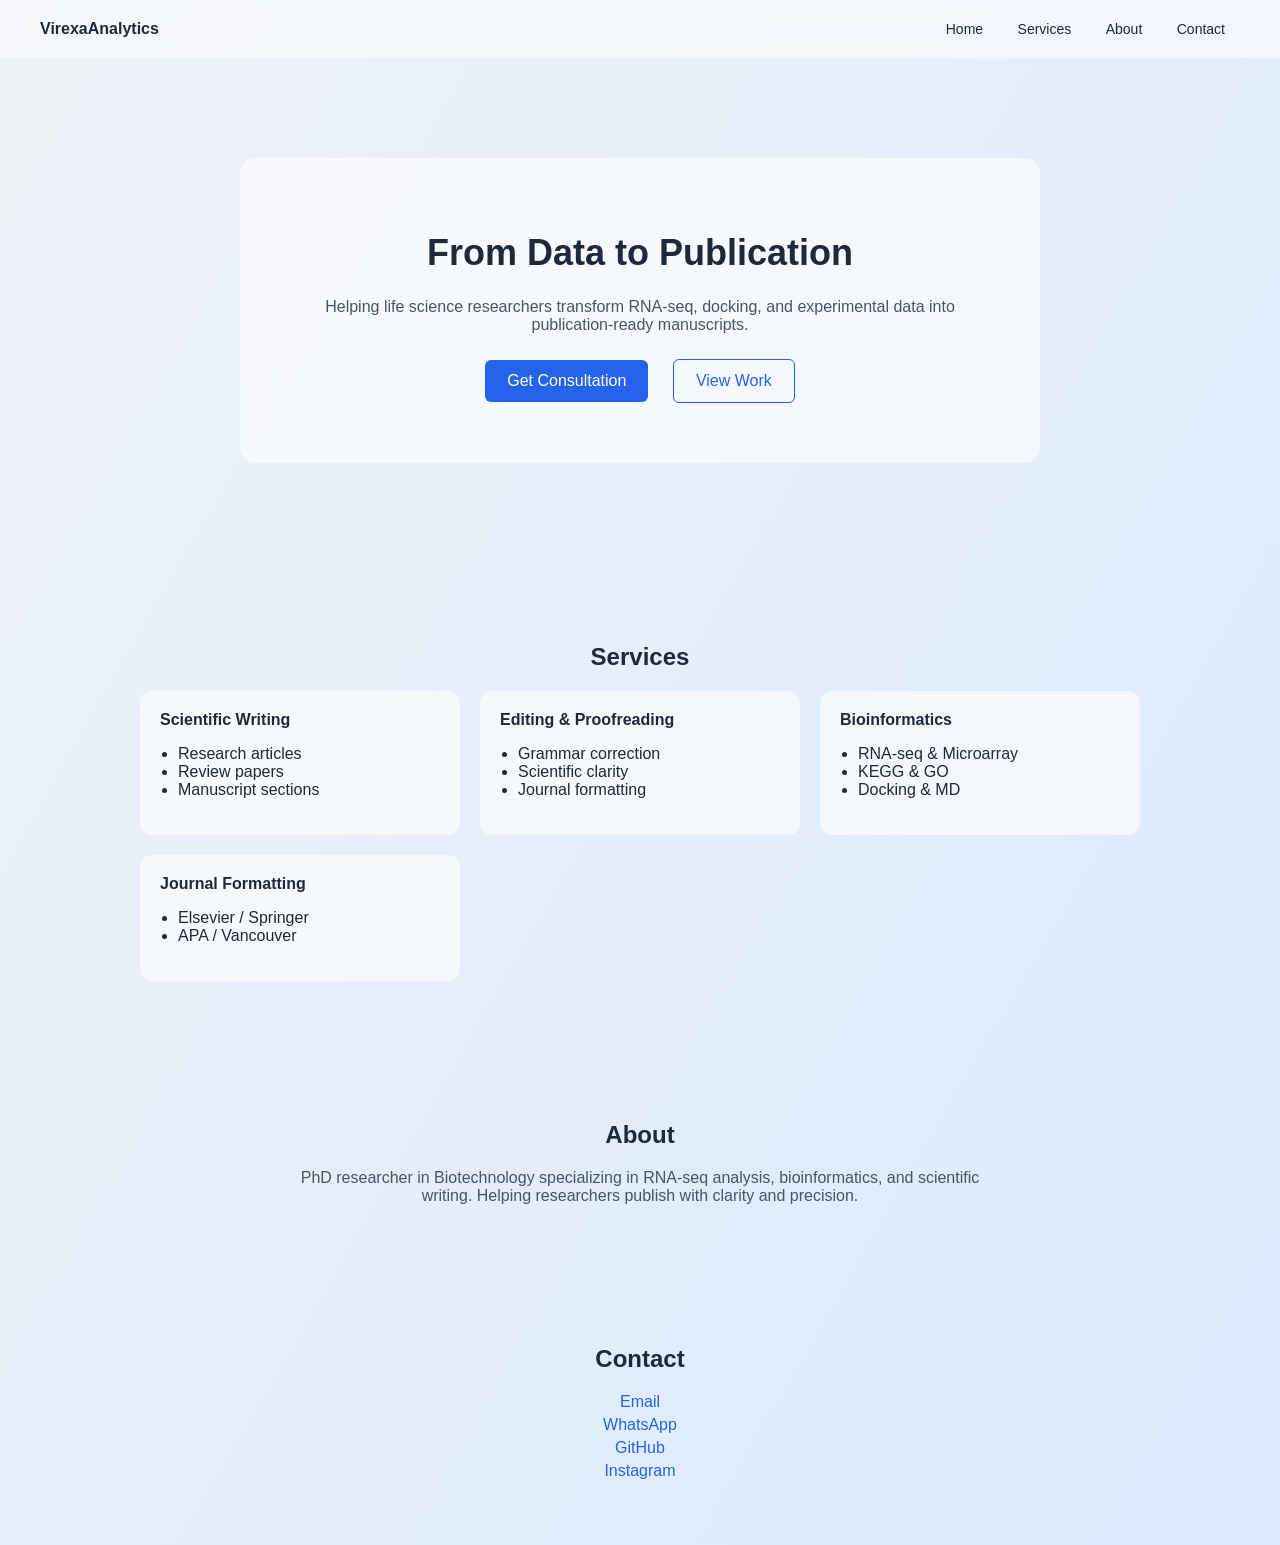
==== index.html @ fcd37c9f "Update index.html" ====
<!DOCTYPE html>
<html>
<head>
    <title>VirexaAnalytics</title>
    <meta name="viewport" content="width=device-width, initial-scale=1.0">

    <style>
        body {
            margin: 0;
            font-family: 'Segoe UI', sans-serif;
            background: linear-gradient(120deg, #eef2f7, #dbeafe);
            color: #1e293b;
        }

        /* NAVBAR */
        .navbar {
            display: flex;
            justify-content: space-between;
            padding: 20px 40px;
            background: rgba(255,255,255,0.5);
            backdrop-filter: blur(10px);
        }

        .nav-links a {
            margin: 0 15px;
            text-decoration: none;
            color: #1e293b;
            font-size: 14px;
        }

        /* HERO */
        .hero {
            text-align: center;
            padding: 100px 20px;
        }

        .hero-box {
            background: rgba(255,255,255,0.6);
            backdrop-filter: blur(15px);
            padding: 50px;
            border-radius: 15px;
            max-width: 700px;
            margin: auto;
        }

        h1 {
            font-size: 36px;
        }

        .subtext {
            margin: 15px 0;
            color: #475569;
        }

        .btn {
            padding: 12px 22px;
            border-radius: 6px;
            text-decoration: none;
            margin: 10px;
            display: inline-block;
        }

        .primary {
            background: #2563eb;
            color: white;
        }

        .secondary {
            border: 1px solid #2563eb;
            color: #2563eb;
        }

        /* SERVICES */
        .section {
            padding: 60px 20px;
            text-align: center;
        }

        .services {
            display: grid;
            grid-template-columns: repeat(auto-fit, minmax(250px,1fr));
            gap: 20px;
            max-width: 1000px;
            margin: auto;
        }

        .card {
            background: rgba(255,255,255,0.6);
            backdrop-filter: blur(10px);
            padding: 20px;
            border-radius: 12px;
            text-align: left;
            transition: 0.3s;
        }

        .card:hover {
            transform: translateY(-5px);
        }

        ul {
            padding-left: 18px;
        }

        /* ABOUT */
        .about {
            max-width: 700px;
            margin: auto;
            color: #475569;
        }

        /* CONTACT */
        .contact a {
            display: block;
            margin: 5px;
            text-decoration: none;
            color: #2563eb;
        }

    </style>
</head>

<body>

<!-- NAVBAR -->
<div class="navbar">
    <b>VirexaAnalytics</b>
    <div class="nav-links">
       <a href="index.html">Home</a>
        <a href="services.html">Services</a>
        <a href="about.html">About</a>
        <a href="contact.html">Contact</a>
    </div>
</div>

<!-- HERO -->
<div class="hero">
    <div class="hero-box">
        <h1>From Data to Publication</h1>

        <p class="subtext">
            Helping life science researchers transform RNA-seq, docking, and experimental data
            into publication-ready manuscripts.
        </p>

        <a href="https://wa.me/91XXXXXXXXXX" class="btn primary">Get Consultation</a>
        <a href="#" class="btn secondary">View Work</a>
    </div>
</div>

<!-- SERVICES -->
<div class="section" id="services">
    <h2>Services</h2>

    <div class="services">

        <div class="card">
            <b>Scientific Writing</b>
            <ul>
                <li>Research articles</li>
                <li>Review papers</li>
                <li>Manuscript sections</li>
            </ul>
        </div>

        <div class="card">
            <b>Editing & Proofreading</b>
            <ul>
                <li>Grammar correction</li>
                <li>Scientific clarity</li>
                <li>Journal formatting</li>
            </ul>
        </div>

        <div class="card">
            <b>Bioinformatics</b>
            <ul>
                <li>RNA-seq & Microarray</li>
                <li>KEGG & GO</li>
                <li>Docking & MD</li>
            </ul>
        </div>

        <div class="card">
            <b>Journal Formatting</b>
            <ul>
                <li>Elsevier / Springer</li>
                <li>APA / Vancouver</li>
            </ul>
        </div>

    </div>
</div>

<!-- ABOUT -->
<div class="section" id="about">
    <h2>About</h2>
    <p class="about">
        PhD researcher in Biotechnology specializing in RNA-seq analysis,
        bioinformatics, and scientific writing. Helping researchers publish
        with clarity and precision.
    </p>
</div>

<!-- CONTACT -->
<div class="section contact" id="contact">
    <h2>Contact</h2>
    <a href="mailto:yourmail@gmail.com">Email</a>
    <a href="https://wa.me/91XXXXXXXXXX">WhatsApp</a>
    <a href="#">GitHub</a>
    <a href="#">Instagram</a>
</div>

</body>
</html>
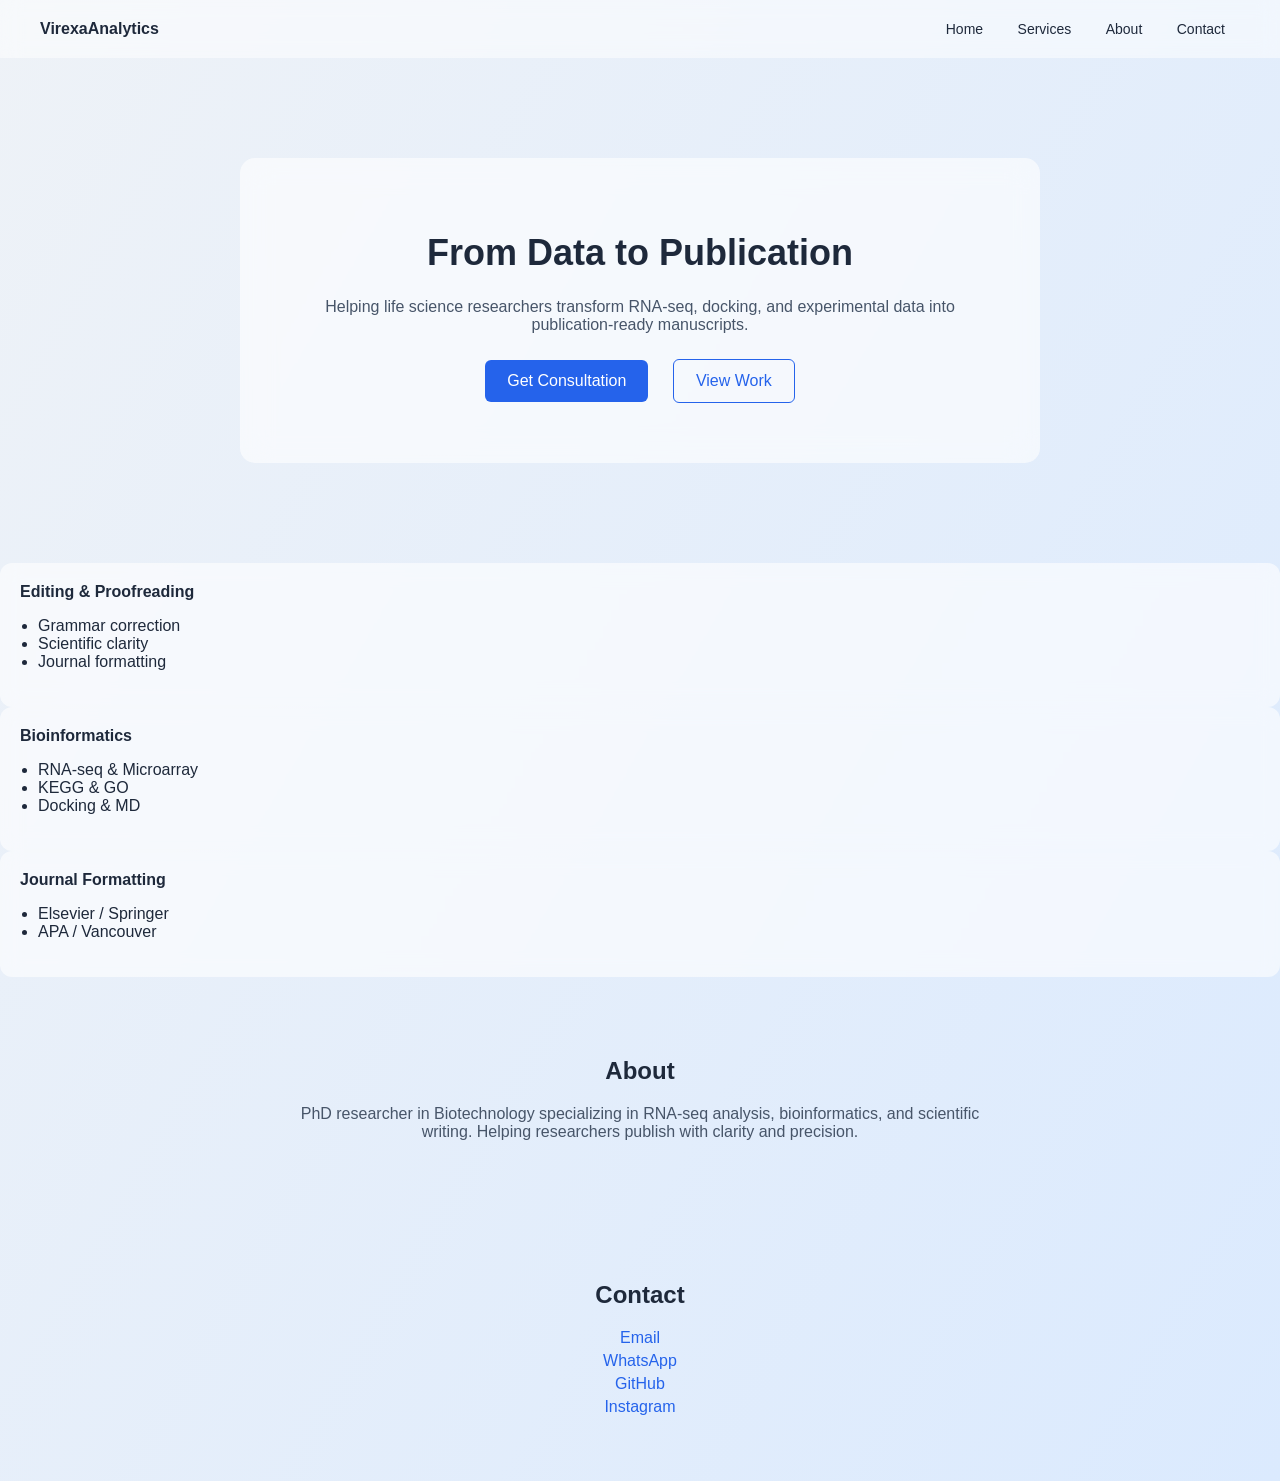
==== commit 89f1ab92: "Update index.html" ====
--- a/index.html
+++ b/index.html
@@ -146,22 +146,6 @@
         <a href="#" class="btn secondary">View Work</a>
     </div>
 </div>
-
-<!-- SERVICES -->
-<div class="section" id="services">
-    <h2>Services</h2>
-
-    <div class="services">
-
-        <div class="card">
-            <b>Scientific Writing</b>
-            <ul>
-                <li>Research articles</li>
-                <li>Review papers</li>
-                <li>Manuscript sections</li>
-            </ul>
-        </div>
-
         <div class="card">
             <b>Editing & Proofreading</b>
             <ul>
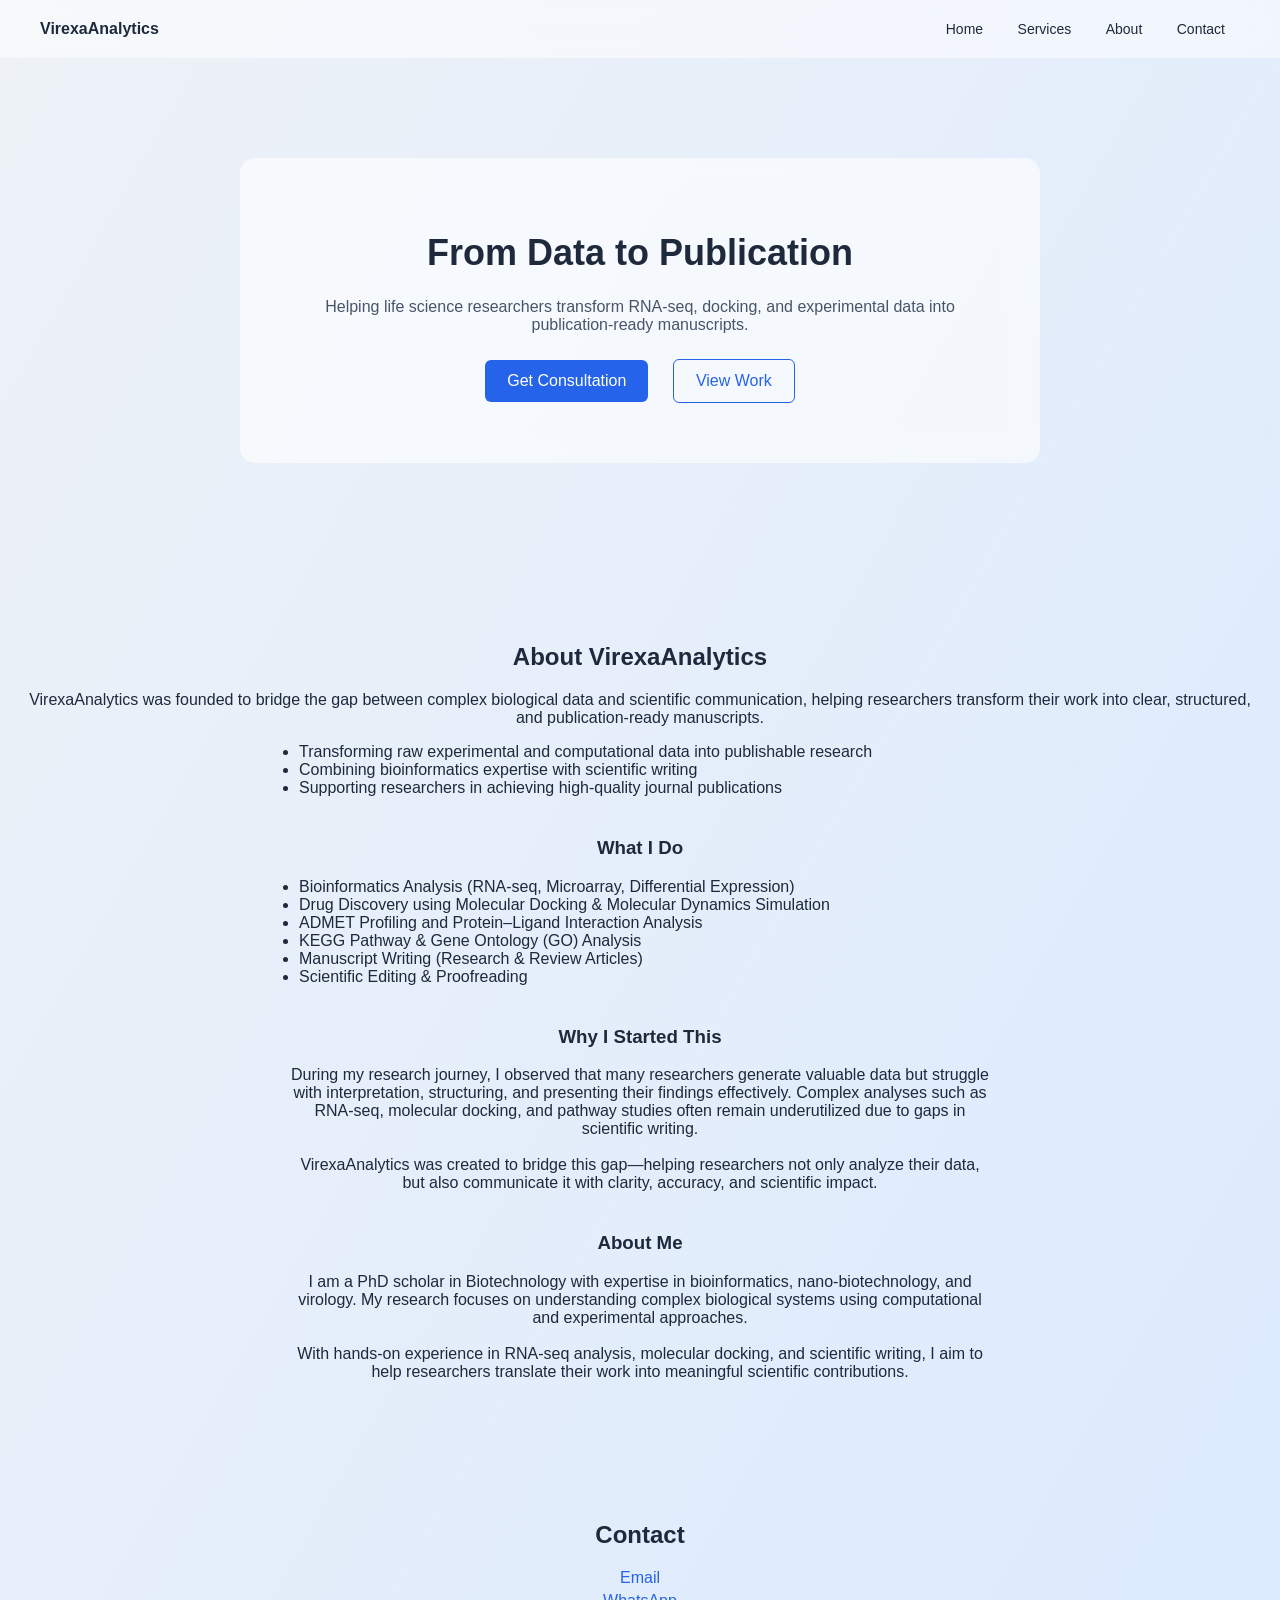
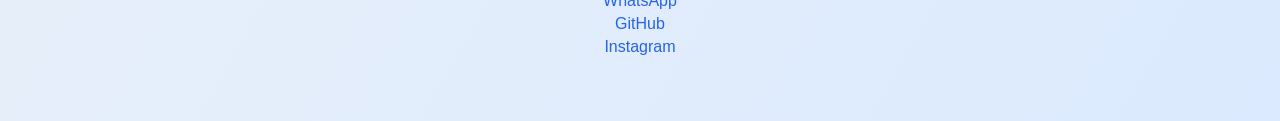
==== commit ae56f2ab: "Update index.html" ====
--- a/index.html
+++ b/index.html
@@ -146,43 +146,62 @@
         <a href="#" class="btn secondary">View Work</a>
     </div>
 </div>
-        <div class="card">
-            <b>Editing & Proofreading</b>
-            <ul>
-                <li>Grammar correction</li>
-                <li>Scientific clarity</li>
-                <li>Journal formatting</li>
-            </ul>
-        </div>
-
-        <div class="card">
-            <b>Bioinformatics</b>
-            <ul>
-                <li>RNA-seq & Microarray</li>
-                <li>KEGG & GO</li>
-                <li>Docking & MD</li>
-            </ul>
-        </div>
-
-        <div class="card">
-            <b>Journal Formatting</b>
-            <ul>
-                <li>Elsevier / Springer</li>
-                <li>APA / Vancouver</li>
-            </ul>
-        </div>
-
-    </div>
-</div>
 
 <!-- ABOUT -->
 <div class="section" id="about">
-    <h2>About</h2>
-    <p class="about">
-        PhD researcher in Biotechnology specializing in RNA-seq analysis,
-        bioinformatics, and scientific writing. Helping researchers publish
-        with clarity and precision.
+
+    <h2>About VirexaAnalytics</h2>
+
+    <p>
+        VirexaAnalytics was founded to bridge the gap between complex biological data
+        and scientific communication, helping researchers transform their work into
+        clear, structured, and publication-ready manuscripts.
     </p>
+
+    <ul style="text-align:left; max-width:700px; margin:auto;">
+        <li>Transforming raw experimental and computational data into publishable research</li>
+        <li>Combining bioinformatics expertise with scientific writing</li>
+        <li>Supporting researchers in achieving high-quality journal publications</li>
+    </ul>
+
+    <!-- WHAT I DO -->
+    <h3 style="margin-top:40px;">What I Do</h3>
+
+    <ul style="text-align:left; max-width:700px; margin:auto;">
+        <li>Bioinformatics Analysis (RNA-seq, Microarray, Differential Expression)</li>
+        <li>Drug Discovery using Molecular Docking & Molecular Dynamics Simulation</li>
+        <li>ADMET Profiling and Protein–Ligand Interaction Analysis</li>
+        <li>KEGG Pathway & Gene Ontology (GO) Analysis</li>
+        <li>Manuscript Writing (Research & Review Articles)</li>
+        <li>Scientific Editing & Proofreading</li>
+    </ul>
+
+    <!-- WHY I STARTED -->
+    <h3 style="margin-top:40px;">Why I Started This</h3>
+
+    <p style="max-width:700px; margin:auto;">
+        During my research journey, I observed that many researchers generate valuable data
+        but struggle with interpretation, structuring, and presenting their findings effectively.
+        Complex analyses such as RNA-seq, molecular docking, and pathway studies often remain
+        underutilized due to gaps in scientific writing.
+        <br><br>
+        VirexaAnalytics was created to bridge this gap—helping researchers not only analyze their data,
+        but also communicate it with clarity, accuracy, and scientific impact.
+    </p>
+
+    <!-- ABOUT ME -->
+    <h3 style="margin-top:40px;">About Me</h3>
+
+    <p style="max-width:700px; margin:auto;">
+        I am a PhD scholar in Biotechnology with expertise in bioinformatics,
+        nano-biotechnology, and virology. My research focuses on understanding complex
+        biological systems using computational and experimental approaches.
+        <br><br>
+        With hands-on experience in RNA-seq analysis, molecular docking, and
+        scientific writing, I aim to help researchers translate their work into
+        meaningful scientific contributions.
+    </p>
+
 </div>
 
 <!-- CONTACT -->
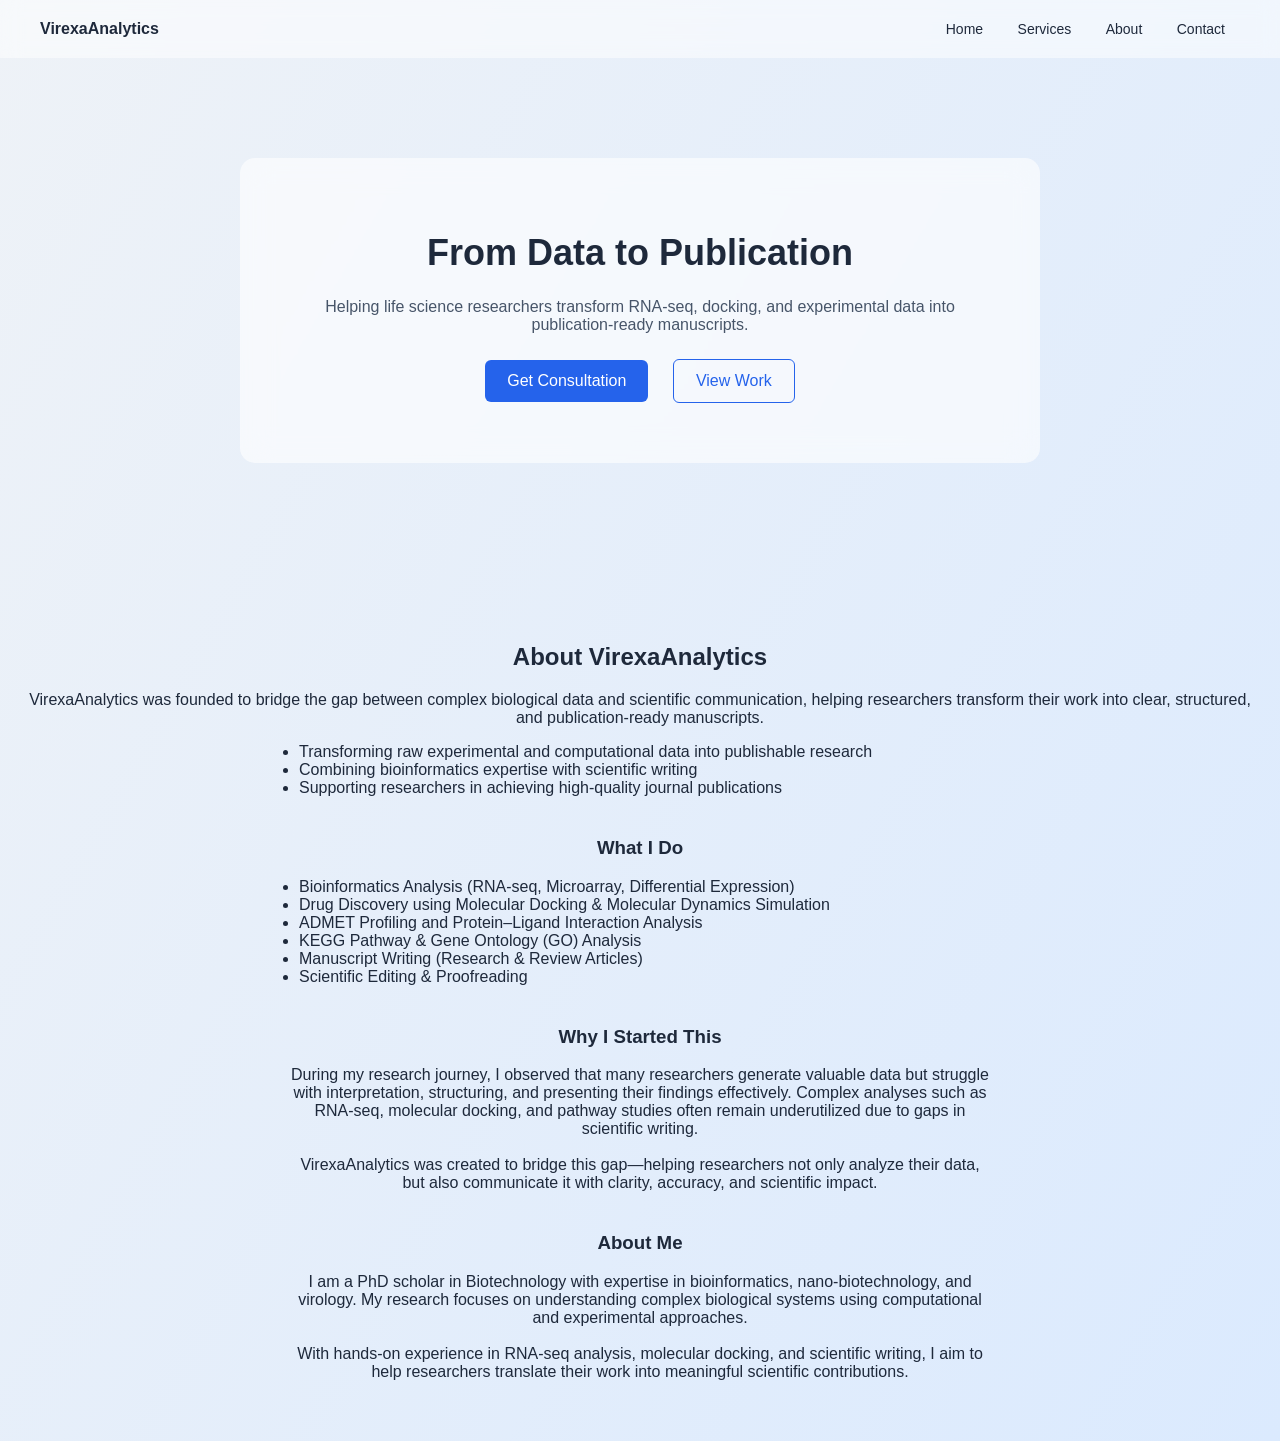
==== commit 65243905: "Update index.html" ====
--- a/index.html
+++ b/index.html
@@ -203,15 +203,3 @@
     </p>
 
 </div>
-
-<!-- CONTACT -->
-<div class="section contact" id="contact">
-    <h2>Contact</h2>
-    <a href="mailto:yourmail@gmail.com">Email</a>
-    <a href="https://wa.me/91XXXXXXXXXX">WhatsApp</a>
-    <a href="#">GitHub</a>
-    <a href="#">Instagram</a>
-</div>
-
-</body>
-</html>
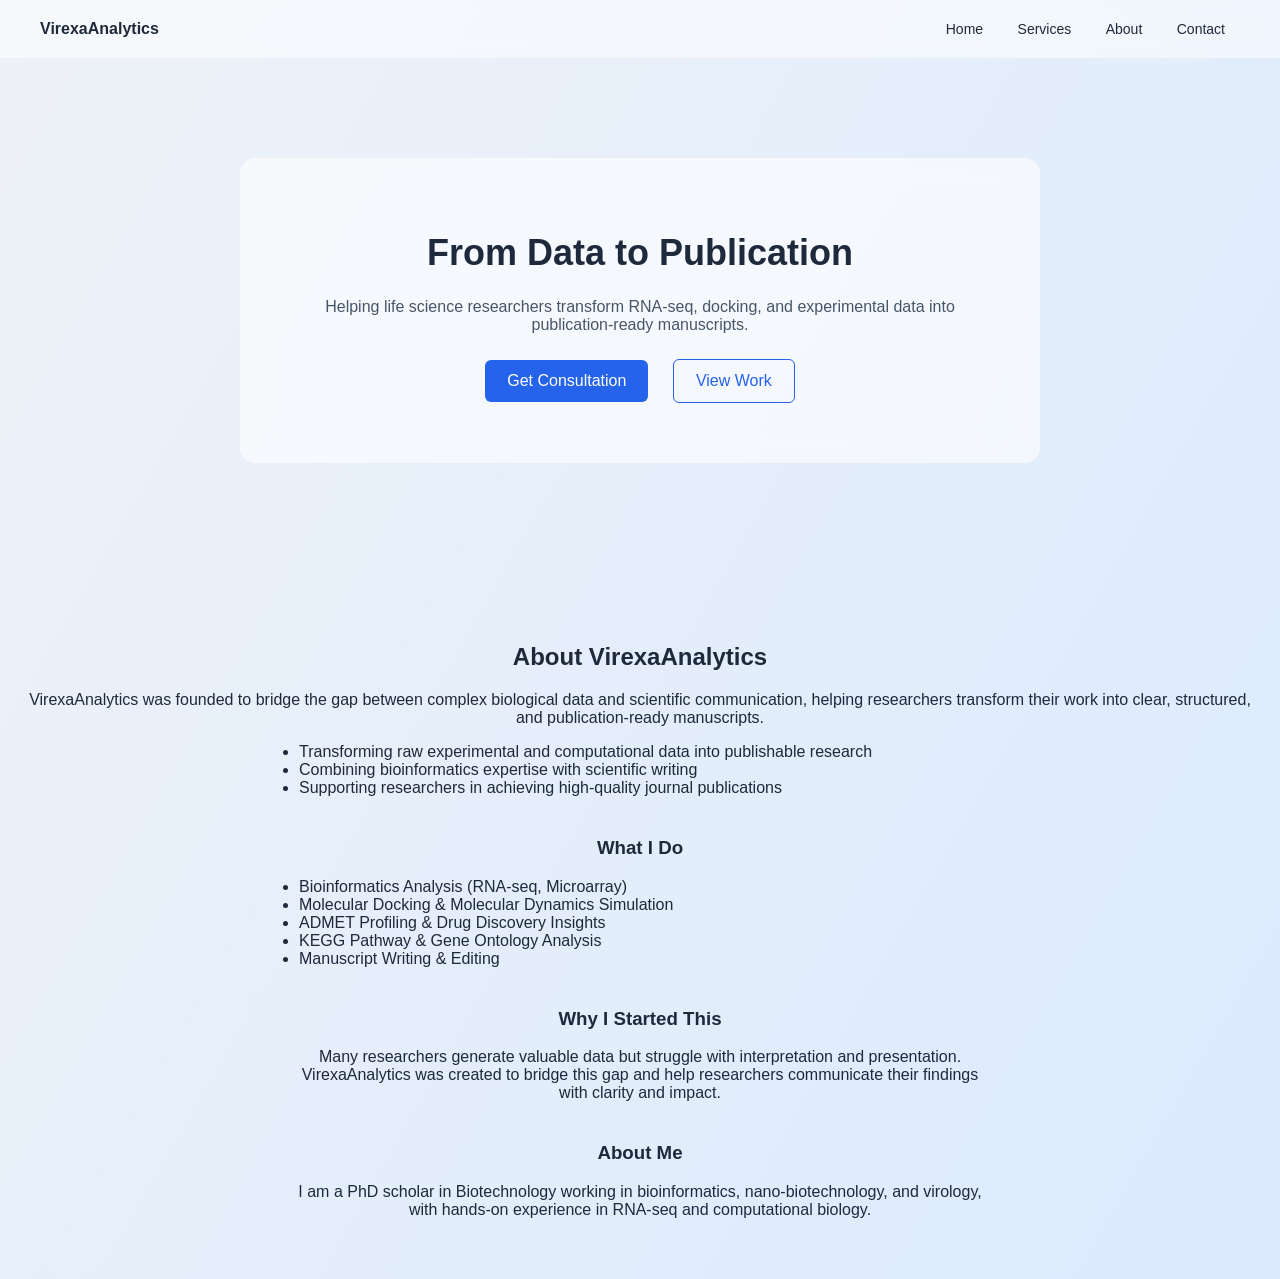
==== commit 688951c7: "Update index.html" ====
--- a/index.html
+++ b/index.html
@@ -70,31 +70,10 @@
             color: #2563eb;
         }
 
-        /* SERVICES */
+        /* SECTION */
         .section {
             padding: 60px 20px;
             text-align: center;
-        }
-
-        .services {
-            display: grid;
-            grid-template-columns: repeat(auto-fit, minmax(250px,1fr));
-            gap: 20px;
-            max-width: 1000px;
-            margin: auto;
-        }
-
-        .card {
-            background: rgba(255,255,255,0.6);
-            backdrop-filter: blur(10px);
-            padding: 20px;
-            border-radius: 12px;
-            text-align: left;
-            transition: 0.3s;
-        }
-
-        .card:hover {
-            transform: translateY(-5px);
         }
 
         ul {
@@ -116,6 +95,66 @@
             color: #2563eb;
         }
 
+        /* ================= MOBILE RESPONSIVE ================= */
+        @media (max-width: 768px) {
+
+            /* NAVBAR STACK */
+            .navbar {
+                flex-direction: column;
+                align-items: center;
+                padding: 15px;
+                text-align: center;
+            }
+
+            .nav-links {
+                margin-top: 10px;
+            }
+
+            .nav-links a {
+                display: inline-block;
+                margin: 8px;
+                font-size: 14px;
+            }
+
+            /* HERO */
+            .hero {
+                padding: 60px 15px;
+            }
+
+            .hero-box {
+                padding: 25px;
+            }
+
+            h1 {
+                font-size: 26px;
+            }
+
+            .subtext {
+                font-size: 14px;
+            }
+
+            /* BUTTON STACK */
+            .btn {
+                display: block;
+                width: 90%;
+                margin: 10px auto;
+                text-align: center;
+            }
+
+            /* ABOUT TEXT */
+            .section {
+                padding: 40px 15px;
+            }
+
+            ul {
+                padding-left: 15px;
+            }
+
+            .about, p {
+                font-size: 14px;
+            }
+        }
+
     </style>
 </head>
 
@@ -125,7 +164,7 @@
 <div class="navbar">
     <b>VirexaAnalytics</b>
     <div class="nav-links">
-       <a href="index.html">Home</a>
+        <a href="index.html">Home</a>
         <a href="services.html">Services</a>
         <a href="about.html">About</a>
         <a href="contact.html">Contact</a>
@@ -164,42 +203,32 @@
         <li>Supporting researchers in achieving high-quality journal publications</li>
     </ul>
 
-    <!-- WHAT I DO -->
     <h3 style="margin-top:40px;">What I Do</h3>
 
     <ul style="text-align:left; max-width:700px; margin:auto;">
-        <li>Bioinformatics Analysis (RNA-seq, Microarray, Differential Expression)</li>
-        <li>Drug Discovery using Molecular Docking & Molecular Dynamics Simulation</li>
-        <li>ADMET Profiling and Protein–Ligand Interaction Analysis</li>
-        <li>KEGG Pathway & Gene Ontology (GO) Analysis</li>
-        <li>Manuscript Writing (Research & Review Articles)</li>
-        <li>Scientific Editing & Proofreading</li>
+        <li>Bioinformatics Analysis (RNA-seq, Microarray)</li>
+        <li>Molecular Docking & Molecular Dynamics Simulation</li>
+        <li>ADMET Profiling & Drug Discovery Insights</li>
+        <li>KEGG Pathway & Gene Ontology Analysis</li>
+        <li>Manuscript Writing & Editing</li>
     </ul>
 
-    <!-- WHY I STARTED -->
     <h3 style="margin-top:40px;">Why I Started This</h3>
 
     <p style="max-width:700px; margin:auto;">
-        During my research journey, I observed that many researchers generate valuable data
-        but struggle with interpretation, structuring, and presenting their findings effectively.
-        Complex analyses such as RNA-seq, molecular docking, and pathway studies often remain
-        underutilized due to gaps in scientific writing.
-        <br><br>
-        VirexaAnalytics was created to bridge this gap—helping researchers not only analyze their data,
-        but also communicate it with clarity, accuracy, and scientific impact.
+        Many researchers generate valuable data but struggle with interpretation and presentation.
+        VirexaAnalytics was created to bridge this gap and help researchers communicate their findings
+        with clarity and impact.
     </p>
 
-    <!-- ABOUT ME -->
     <h3 style="margin-top:40px;">About Me</h3>
 
     <p style="max-width:700px; margin:auto;">
-        I am a PhD scholar in Biotechnology with expertise in bioinformatics,
-        nano-biotechnology, and virology. My research focuses on understanding complex
-        biological systems using computational and experimental approaches.
-        <br><br>
-        With hands-on experience in RNA-seq analysis, molecular docking, and
-        scientific writing, I aim to help researchers translate their work into
-        meaningful scientific contributions.
+        I am a PhD scholar in Biotechnology working in bioinformatics, nano-biotechnology,
+        and virology, with hands-on experience in RNA-seq and computational biology.
     </p>
 
 </div>
+
+</body>
+</html>
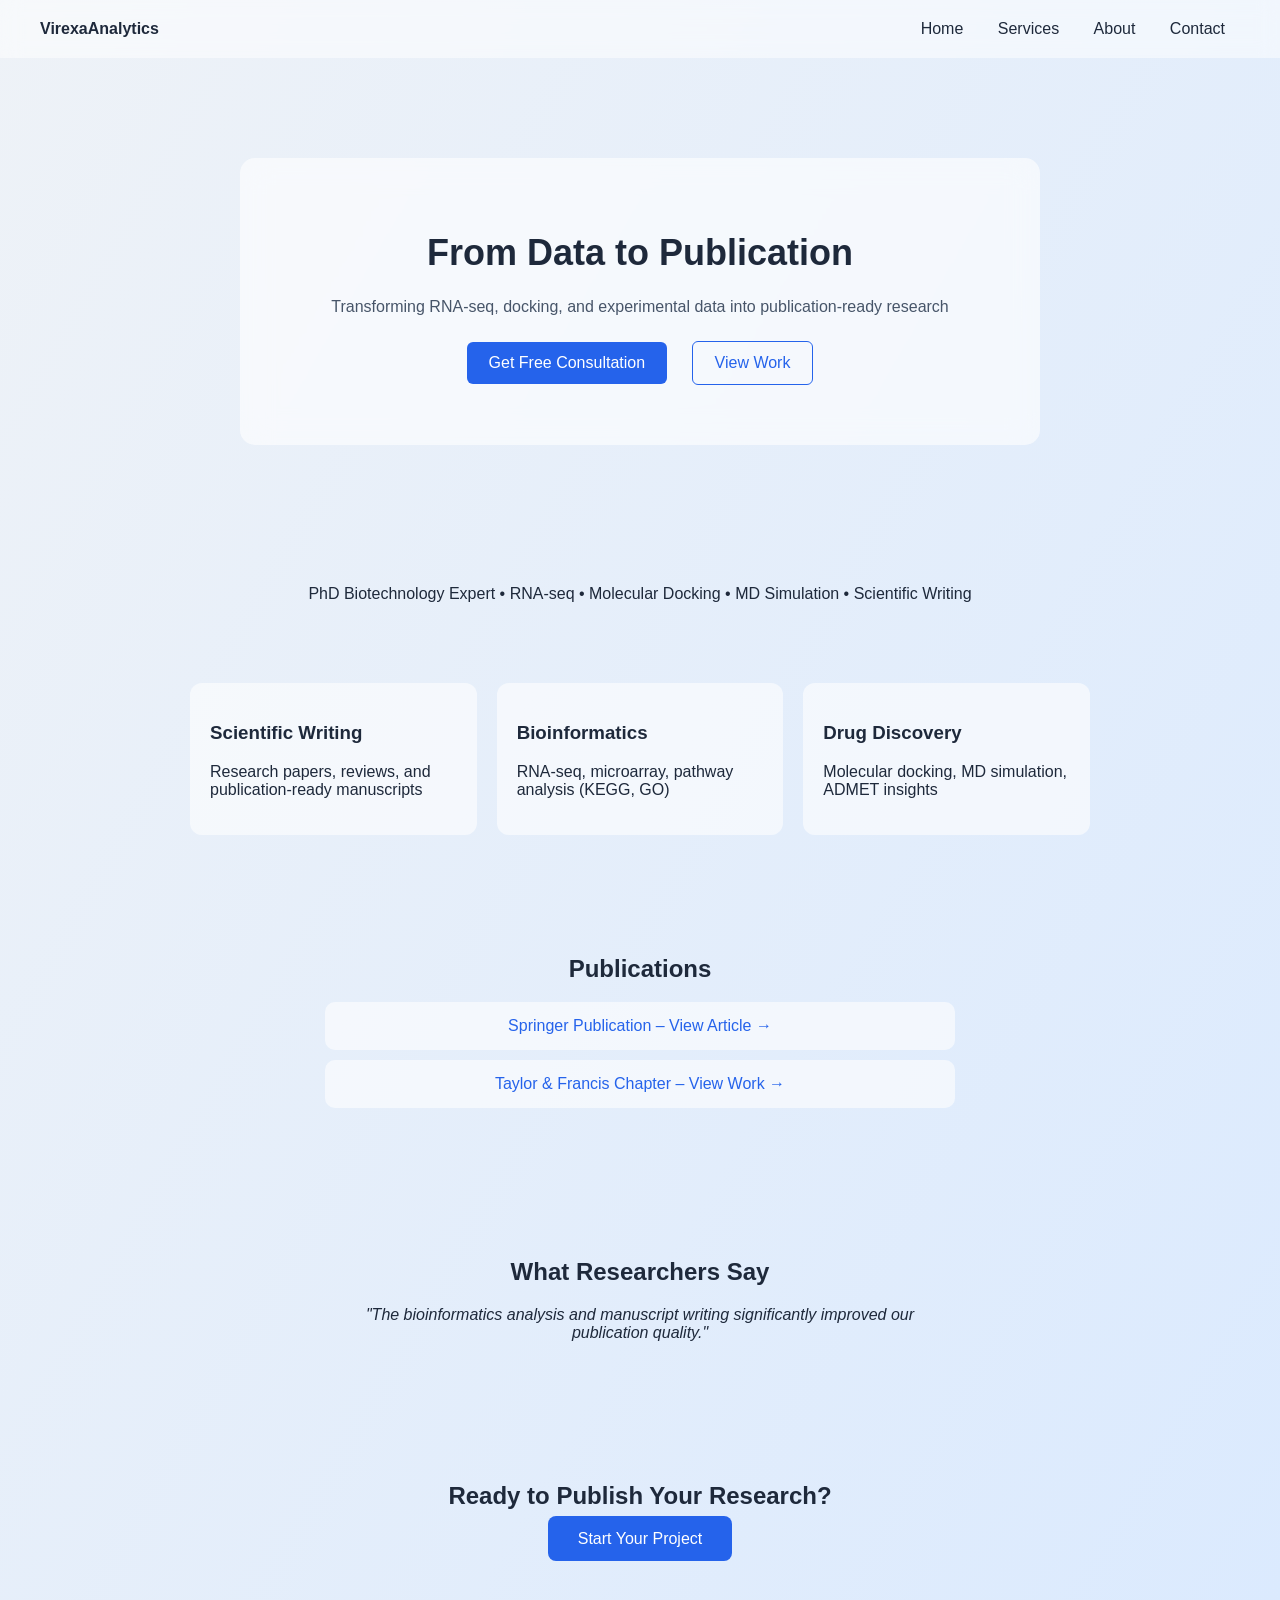
==== commit 43ef513c: "Update index.html" ====
--- a/index.html
+++ b/index.html
@@ -1,232 +1,259 @@
 <!DOCTYPE html>
 <html>
 <head>
-    <title>VirexaAnalytics</title>
-    <meta name="viewport" content="width=device-width, initial-scale=1.0">
-
-    <style>
-        body {
-            margin: 0;
-            font-family: 'Segoe UI', sans-serif;
-            background: linear-gradient(120deg, #eef2f7, #dbeafe);
-            color: #1e293b;
-        }
-
-        /* NAVBAR */
-        .navbar {
-            display: flex;
-            justify-content: space-between;
-            padding: 20px 40px;
-            background: rgba(255,255,255,0.5);
-            backdrop-filter: blur(10px);
-        }
-
-        .nav-links a {
-            margin: 0 15px;
-            text-decoration: none;
-            color: #1e293b;
-            font-size: 14px;
-        }
-
-        /* HERO */
-        .hero {
-            text-align: center;
-            padding: 100px 20px;
-        }
-
-        .hero-box {
-            background: rgba(255,255,255,0.6);
-            backdrop-filter: blur(15px);
-            padding: 50px;
-            border-radius: 15px;
-            max-width: 700px;
-            margin: auto;
-        }
-
-        h1 {
-            font-size: 36px;
-        }
-
-        .subtext {
-            margin: 15px 0;
-            color: #475569;
-        }
-
-        .btn {
-            padding: 12px 22px;
-            border-radius: 6px;
-            text-decoration: none;
-            margin: 10px;
-            display: inline-block;
-        }
-
-        .primary {
-            background: #2563eb;
-            color: white;
-        }
-
-        .secondary {
-            border: 1px solid #2563eb;
-            color: #2563eb;
-        }
-
-        /* SECTION */
-        .section {
-            padding: 60px 20px;
-            text-align: center;
-        }
-
-        ul {
-            padding-left: 18px;
-        }
-
-        /* ABOUT */
-        .about {
-            max-width: 700px;
-            margin: auto;
-            color: #475569;
-        }
-
-        /* CONTACT */
-        .contact a {
-            display: block;
-            margin: 5px;
-            text-decoration: none;
-            color: #2563eb;
-        }
-
-        /* ================= MOBILE RESPONSIVE ================= */
-        @media (max-width: 768px) {
-
-            /* NAVBAR STACK */
-            .navbar {
-                flex-direction: column;
-                align-items: center;
-                padding: 15px;
-                text-align: center;
-            }
-
-            .nav-links {
-                margin-top: 10px;
-            }
-
-            .nav-links a {
-                display: inline-block;
-                margin: 8px;
-                font-size: 14px;
-            }
-
-            /* HERO */
-            .hero {
-                padding: 60px 15px;
-            }
-
-            .hero-box {
-                padding: 25px;
-            }
-
-            h1 {
-                font-size: 26px;
-            }
-
-            .subtext {
-                font-size: 14px;
-            }
-
-            /* BUTTON STACK */
-            .btn {
-                display: block;
-                width: 90%;
-                margin: 10px auto;
-                text-align: center;
-            }
-
-            /* ABOUT TEXT */
-            .section {
-                padding: 40px 15px;
-            }
-
-            ul {
-                padding-left: 15px;
-            }
-
-            .about, p {
-                font-size: 14px;
-            }
-        }
-
-    </style>
+<title>VirexaAnalytics</title>
+<meta name="viewport" content="width=device-width, initial-scale=1.0">
+
+<style>
+body {
+    margin: 0;
+    font-family: 'Segoe UI', sans-serif;
+    background: linear-gradient(120deg, #eef2f7, #dbeafe);
+    color: #1e293b;
+}
+
+/* NAVBAR */
+.navbar {
+    display: flex;
+    justify-content: space-between;
+    padding: 20px 40px;
+    background: rgba(255,255,255,0.5);
+    backdrop-filter: blur(10px);
+}
+
+.nav-links a {
+    margin: 0 15px;
+    text-decoration: none;
+    color: #1e293b;
+}
+
+/* HERO */
+.hero {
+    text-align: center;
+    padding: 100px 20px;
+}
+
+.hero-box {
+    background: rgba(255,255,255,0.6);
+    backdrop-filter: blur(15px);
+    padding: 50px;
+    border-radius: 15px;
+    max-width: 700px;
+    margin: auto;
+}
+
+h1 {
+    font-size: 36px;
+}
+
+.subtext {
+    margin: 15px 0;
+    color: #475569;
+}
+
+.btn {
+    padding: 12px 22px;
+    border-radius: 6px;
+    text-decoration: none;
+    margin: 10px;
+    display: inline-block;
+}
+
+.primary {
+    background: #2563eb;
+    color: white;
+}
+
+.secondary {
+    border: 1px solid #2563eb;
+    color: #2563eb;
+}
+
+/* TRUST SECTION */
+.trust {
+    text-align: center;
+    padding: 40px 20px;
+    font-weight: 500;
+}
+
+/* SERVICES PREVIEW */
+.services {
+    display: grid;
+    grid-template-columns: repeat(auto-fit, minmax(250px,1fr));
+    gap: 20px;
+    padding: 40px 20px;
+    max-width: 900px;
+    margin: auto;
+}
+
+.card {
+    background: rgba(255,255,255,0.6);
+    padding: 20px;
+    border-radius: 12px;
+    text-align: left;
+}
+
+/* PUBLICATIONS */
+.publications {
+    padding: 60px 20px;
+    text-align: center;
+}
+
+.pub-card {
+    background: rgba(255,255,255,0.6);
+    padding: 15px;
+    border-radius: 10px;
+    margin: 10px auto;
+    max-width: 600px;
+}
+
+.pub-card a {
+    text-decoration: none;
+    color: #2563eb;
+}
+
+/* TESTIMONIALS */
+.testimonials {
+    padding: 60px 20px;
+    text-align: center;
+}
+
+.testimonial {
+    max-width: 600px;
+    margin: auto;
+    font-style: italic;
+}
+
+/* CTA */
+.cta {
+    text-align: center;
+    padding: 60px 20px;
+}
+
+.cta-btn {
+    padding: 14px 30px;
+    background: #2563eb;
+    color: white;
+    text-decoration: none;
+    border-radius: 8px;
+}
+
+/* MOBILE */
+@media (max-width: 768px) {
+    .navbar {
+        flex-direction: column;
+        text-align: center;
+    }
+
+    .hero {
+        padding: 60px 15px;
+    }
+
+    h1 {
+        font-size: 26px;
+    }
+
+    .btn {
+        display: block;
+        width: 90%;
+        margin: 10px auto;
+    }
+}
+</style>
 </head>
 
 <body>
 
 <!-- NAVBAR -->
 <div class="navbar">
-    <b>VirexaAnalytics</b>
-    <div class="nav-links">
-        <a href="index.html">Home</a>
-        <a href="services.html">Services</a>
-        <a href="about.html">About</a>
-        <a href="contact.html">Contact</a>
-    </div>
+<b>VirexaAnalytics</b>
+<div class="nav-links">
+<a href="index.html">Home</a>
+<a href="services.html">Services</a>
+<a href="about.html">About</a>
+<a href="contact.html">Contact</a>
+</div>
 </div>
 
 <!-- HERO -->
 <div class="hero">
-    <div class="hero-box">
-        <h1>From Data to Publication</h1>
-
-        <p class="subtext">
-            Helping life science researchers transform RNA-seq, docking, and experimental data
-            into publication-ready manuscripts.
-        </p>
-
-        <a href="https://wa.me/91XXXXXXXXXX" class="btn primary">Get Consultation</a>
-        <a href="#" class="btn secondary">View Work</a>
-    </div>
-</div>
-
-<!-- ABOUT -->
-<div class="section" id="about">
-
-    <h2>About VirexaAnalytics</h2>
-
-    <p>
-        VirexaAnalytics was founded to bridge the gap between complex biological data
-        and scientific communication, helping researchers transform their work into
-        clear, structured, and publication-ready manuscripts.
-    </p>
-
-    <ul style="text-align:left; max-width:700px; margin:auto;">
-        <li>Transforming raw experimental and computational data into publishable research</li>
-        <li>Combining bioinformatics expertise with scientific writing</li>
-        <li>Supporting researchers in achieving high-quality journal publications</li>
-    </ul>
-
-    <h3 style="margin-top:40px;">What I Do</h3>
-
-    <ul style="text-align:left; max-width:700px; margin:auto;">
-        <li>Bioinformatics Analysis (RNA-seq, Microarray)</li>
-        <li>Molecular Docking & Molecular Dynamics Simulation</li>
-        <li>ADMET Profiling & Drug Discovery Insights</li>
-        <li>KEGG Pathway & Gene Ontology Analysis</li>
-        <li>Manuscript Writing & Editing</li>
-    </ul>
-
-    <h3 style="margin-top:40px;">Why I Started This</h3>
-
-    <p style="max-width:700px; margin:auto;">
-        Many researchers generate valuable data but struggle with interpretation and presentation.
-        VirexaAnalytics was created to bridge this gap and help researchers communicate their findings
-        with clarity and impact.
-    </p>
-
-    <h3 style="margin-top:40px;">About Me</h3>
-
-    <p style="max-width:700px; margin:auto;">
-        I am a PhD scholar in Biotechnology working in bioinformatics, nano-biotechnology,
-        and virology, with hands-on experience in RNA-seq and computational biology.
-    </p>
+<div class="hero-box">
+
+<h1>From Data to Publication</h1>
+
+<p class="subtext">
+Transforming RNA-seq, docking, and experimental data into publication-ready research
+</p>
+
+<a href="https://wa.me/919148044376" class="btn primary">Get Free Consultation</a>
+<a href="#publications" class="btn secondary">View Work</a>
+
+</div>
+</div>
+
+<!-- TRUST -->
+<div class="trust">
+PhD Biotechnology Expert • RNA-seq • Molecular Docking • MD Simulation • Scientific Writing
+</div>
+
+<!-- SERVICES PREVIEW -->
+<div class="services">
+
+<div class="card">
+<h3>Scientific Writing</h3>
+<p>Research papers, reviews, and publication-ready manuscripts</p>
+</div>
+
+<div class="card">
+<h3>Bioinformatics</h3>
+<p>RNA-seq, microarray, pathway analysis (KEGG, GO)</p>
+</div>
+
+<div class="card">
+<h3>Drug Discovery</h3>
+<p>Molecular docking, MD simulation, ADMET insights</p>
+</div>
+
+</div>
+
+<!-- PUBLICATIONS (CONNECTED TO VIEW WORK BUTTON) -->
+<div class="publications" id="publications">
+
+<h2>Publications</h2>
+
+<div class="pub-card">
+<a href="https://link.springer.com/article/10.1007/s13721-025-00670-7" target="_blank">
+Springer Publication – View Article →
+</a>
+</div>
+
+<div class="pub-card">
+<a href="https://www.taylorfrancis.com/chapters/edit/10.1201/9781003387893-2/obsessive-compulsive-disorder-vishal-chanda-senthilkumar-rajagopal-yuvashree-muralidaran" target="_blank">
+Taylor & Francis Chapter – View Work →
+</a>
+</div>
+
+</div>
+
+<!-- TESTIMONIAL -->
+<div class="testimonials">
+
+<h2>What Researchers Say</h2>
+
+<p class="testimonial">
+"The bioinformatics analysis and manuscript writing significantly improved our publication quality."
+</p>
+
+</div>
+
+<!-- CTA -->
+<div class="cta">
+
+<h2>Ready to Publish Your Research?</h2>
+
+<a href="https://wa.me/919148044376" class="cta-btn">
+Start Your Project
+</a>
 
 </div>
 
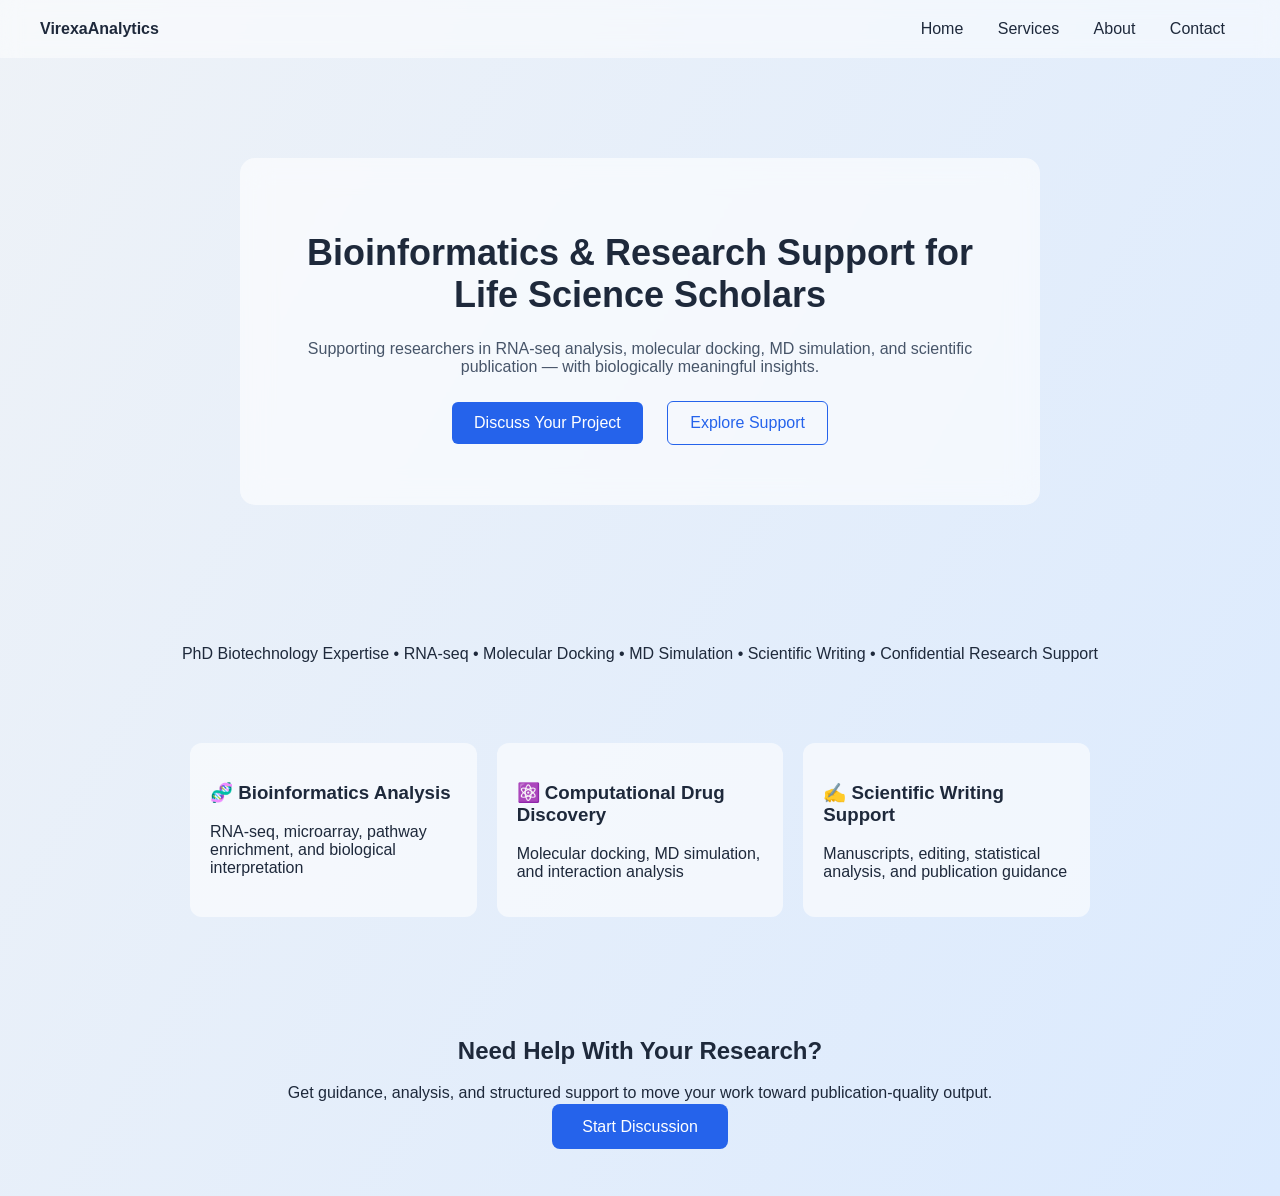
==== commit eb148d06: "Update index.html" ====
--- a/index.html
+++ b/index.html
@@ -69,14 +69,14 @@
     color: #2563eb;
 }
 
-/* TRUST SECTION */
+/* TRUST */
 .trust {
     text-align: center;
     padding: 40px 20px;
     font-weight: 500;
 }
 
-/* SERVICES PREVIEW */
+/* SERVICES */
 .services {
     display: grid;
     grid-template-columns: repeat(auto-fit, minmax(250px,1fr));
@@ -90,38 +90,6 @@
     background: rgba(255,255,255,0.6);
     padding: 20px;
     border-radius: 12px;
-    text-align: left;
-}
-
-/* PUBLICATIONS */
-.publications {
-    padding: 60px 20px;
-    text-align: center;
-}
-
-.pub-card {
-    background: rgba(255,255,255,0.6);
-    padding: 15px;
-    border-radius: 10px;
-    margin: 10px auto;
-    max-width: 600px;
-}
-
-.pub-card a {
-    text-decoration: none;
-    color: #2563eb;
-}
-
-/* TESTIMONIALS */
-.testimonials {
-    padding: 60px 20px;
-    text-align: center;
-}
-
-.testimonial {
-    max-width: 600px;
-    margin: auto;
-    font-style: italic;
 }
 
 /* CTA */
@@ -137,34 +105,11 @@
     text-decoration: none;
     border-radius: 8px;
 }
-
-/* MOBILE */
-@media (max-width: 768px) {
-    .navbar {
-        flex-direction: column;
-        text-align: center;
-    }
-
-    .hero {
-        padding: 60px 15px;
-    }
-
-    h1 {
-        font-size: 26px;
-    }
-
-    .btn {
-        display: block;
-        width: 90%;
-        margin: 10px auto;
-    }
-}
 </style>
 </head>
 
 <body>
 
-<!-- NAVBAR -->
 <div class="navbar">
 <b>VirexaAnalytics</b>
 <div class="nav-links">
@@ -175,84 +120,54 @@
 </div>
 </div>
 
-<!-- HERO -->
 <div class="hero">
 <div class="hero-box">
 
-<h1>From Data to Publication</h1>
+<h1>Bioinformatics & Research Support for Life Science Scholars</h1>
 
 <p class="subtext">
-Transforming RNA-seq, docking, and experimental data into publication-ready research
+Supporting researchers in RNA-seq analysis, molecular docking, MD simulation, and scientific publication — with biologically meaningful insights.
 </p>
 
-<a href="https://wa.me/919148044376" class="btn primary">Get Free Consultation</a>
-<a href="#publications" class="btn secondary">View Work</a>
+<a href="contact.html" class="btn primary">Discuss Your Project</a>
+<a href="#services" class="btn secondary">Explore Support</a>
 
 </div>
 </div>
 
-<!-- TRUST -->
 <div class="trust">
-PhD Biotechnology Expert • RNA-seq • Molecular Docking • MD Simulation • Scientific Writing
+PhD Biotechnology Expertise • RNA-seq • Molecular Docking • MD Simulation • Scientific Writing • Confidential Research Support
 </div>
 
-<!-- SERVICES PREVIEW -->
-<div class="services">
+<div class="services" id="services">
 
 <div class="card">
-<h3>Scientific Writing</h3>
-<p>Research papers, reviews, and publication-ready manuscripts</p>
+<h3>🧬 Bioinformatics Analysis</h3>
+<p>RNA-seq, microarray, pathway enrichment, and biological interpretation</p>
 </div>
 
 <div class="card">
-<h3>Bioinformatics</h3>
-<p>RNA-seq, microarray, pathway analysis (KEGG, GO)</p>
+<h3>⚛️ Computational Drug Discovery</h3>
+<p>Molecular docking, MD simulation, and interaction analysis</p>
 </div>
 
 <div class="card">
-<h3>Drug Discovery</h3>
-<p>Molecular docking, MD simulation, ADMET insights</p>
+<h3>✍️ Scientific Writing Support</h3>
+<p>Manuscripts, editing, statistical analysis, and publication guidance</p>
 </div>
 
 </div>
 
-<!-- PUBLICATIONS (CONNECTED TO VIEW WORK BUTTON) -->
-<div class="publications" id="publications">
+<div class="cta">
 
-<h2>Publications</h2>
+<h2>Need Help With Your Research?</h2>
 
-<div class="pub-card">
-<a href="https://link.springer.com/article/10.1007/s13721-025-00670-7" target="_blank">
-Springer Publication – View Article →
-</a>
-</div>
-
-<div class="pub-card">
-<a href="https://www.taylorfrancis.com/chapters/edit/10.1201/9781003387893-2/obsessive-compulsive-disorder-vishal-chanda-senthilkumar-rajagopal-yuvashree-muralidaran" target="_blank">
-Taylor & Francis Chapter – View Work →
-</a>
-</div>
-
-</div>
-
-<!-- TESTIMONIAL -->
-<div class="testimonials">
-
-<h2>What Researchers Say</h2>
-
-<p class="testimonial">
-"The bioinformatics analysis and manuscript writing significantly improved our publication quality."
+<p>
+Get guidance, analysis, and structured support to move your work toward publication-quality output.
 </p>
 
-</div>
-
-<!-- CTA -->
-<div class="cta">
-
-<h2>Ready to Publish Your Research?</h2>
-
-<a href="https://wa.me/919148044376" class="cta-btn">
-Start Your Project
+<a href="contact.html" class="cta-btn">
+Start Discussion
 </a>
 
 </div>
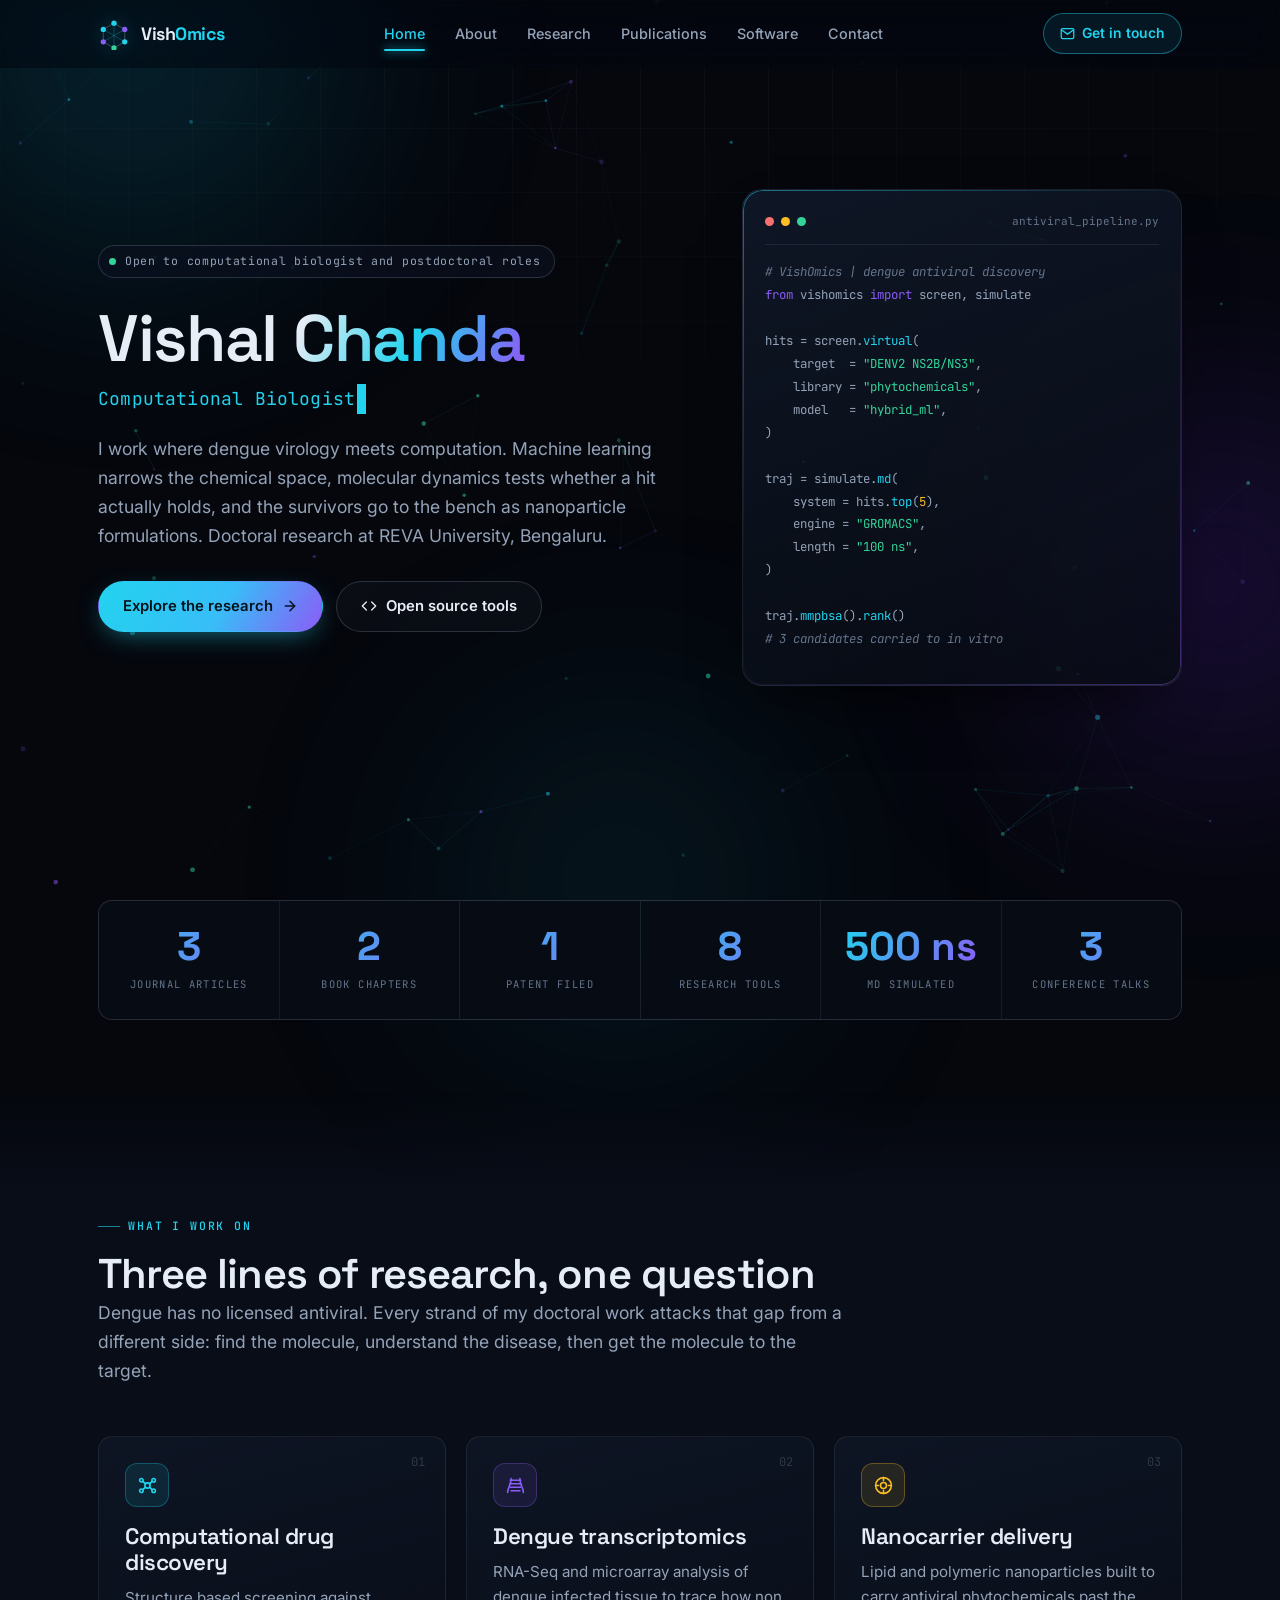
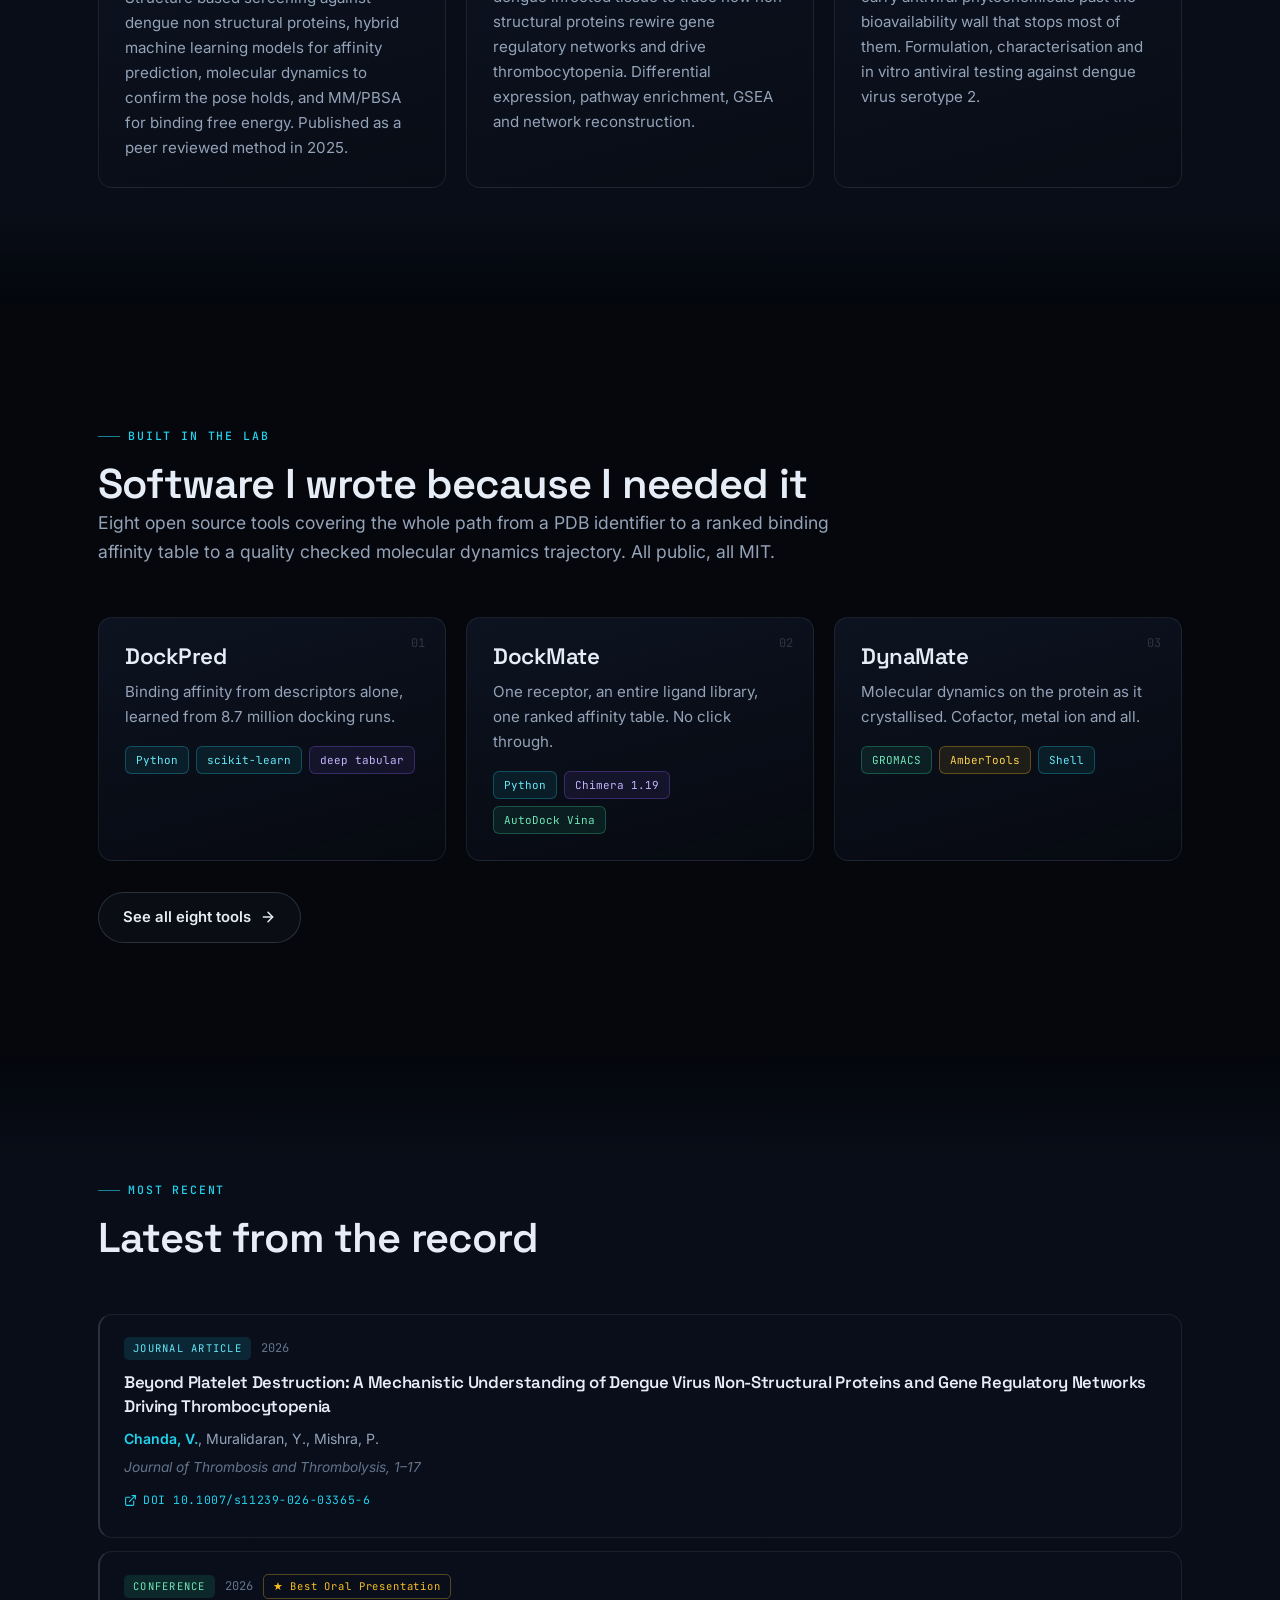
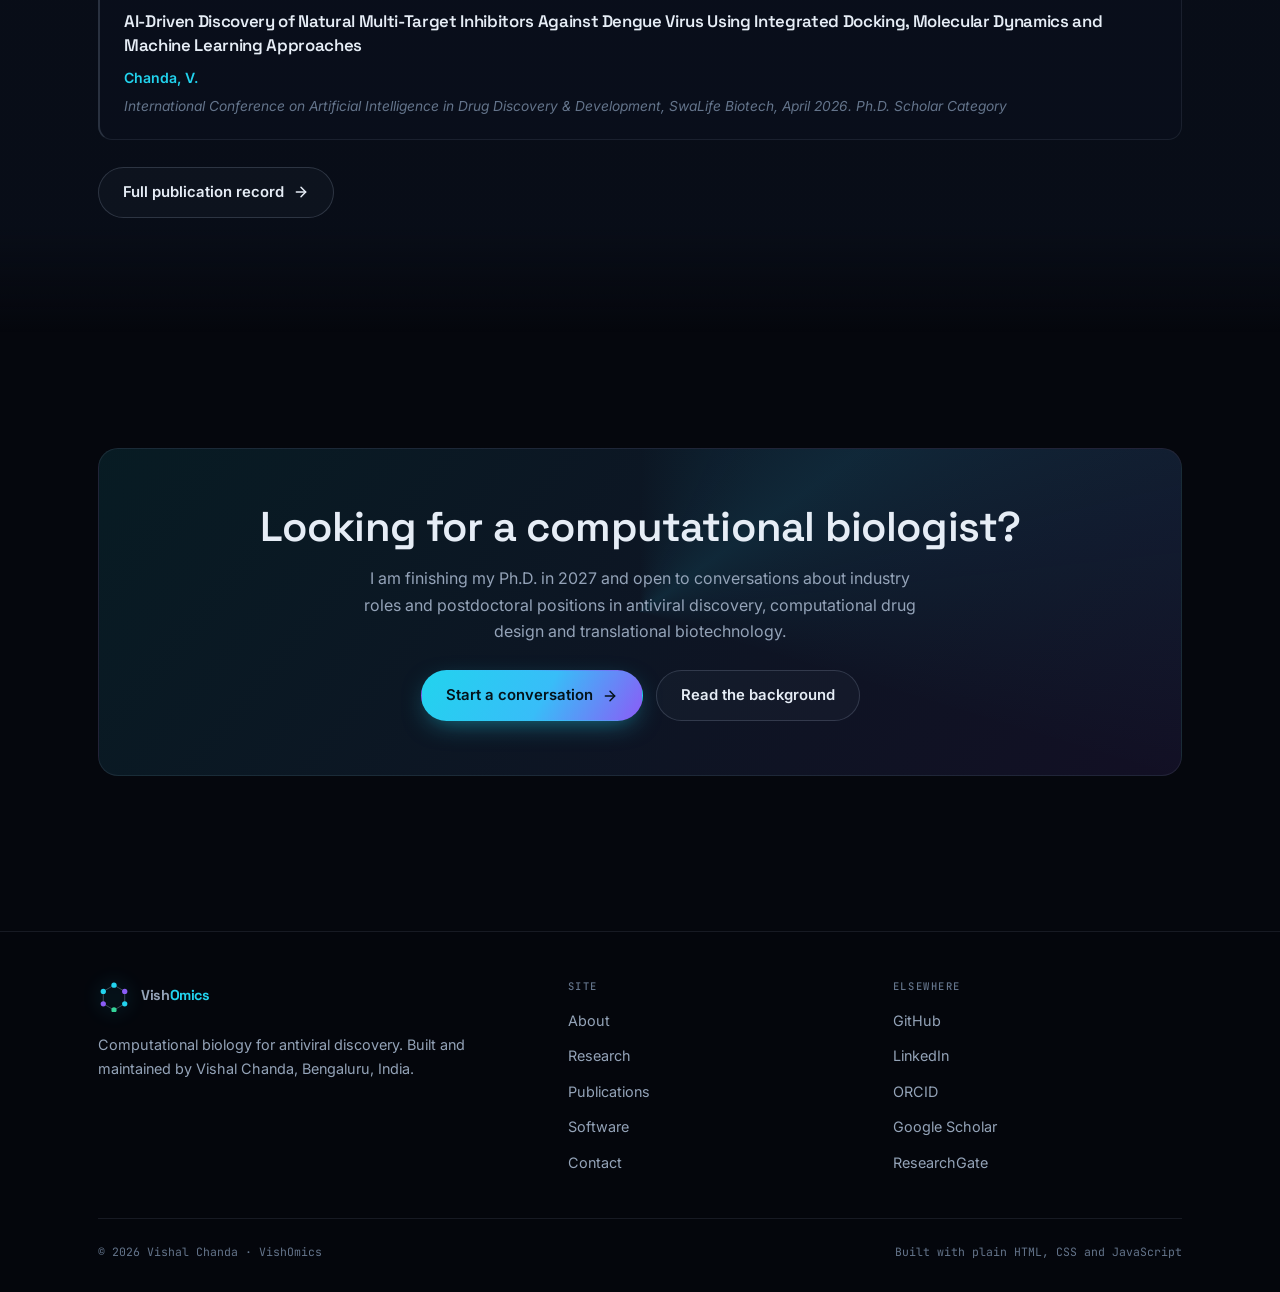
==== commit d20f3446: "Rebuild site as VishOmics: multi page research portfolio" ====
--- a/index.html
+++ b/index.html
@@ -1,176 +1,349 @@
 <!DOCTYPE html>
-<html>
+<html lang="en">
 <head>
-<title>VirexaAnalytics</title>
-<meta name="viewport" content="width=device-width, initial-scale=1.0">
-
-<style>
-body {
-    margin: 0;
-    font-family: 'Segoe UI', sans-serif;
-    background: linear-gradient(120deg, #eef2f7, #dbeafe);
-    color: #1e293b;
-}
-
-/* NAVBAR */
-.navbar {
-    display: flex;
-    justify-content: space-between;
-    padding: 20px 40px;
-    background: rgba(255,255,255,0.5);
-    backdrop-filter: blur(10px);
-}
-
-.nav-links a {
-    margin: 0 15px;
-    text-decoration: none;
-    color: #1e293b;
-}
-
-/* HERO */
-.hero {
-    text-align: center;
-    padding: 100px 20px;
-}
-
-.hero-box {
-    background: rgba(255,255,255,0.6);
-    backdrop-filter: blur(15px);
-    padding: 50px;
-    border-radius: 15px;
-    max-width: 700px;
-    margin: auto;
-}
-
-h1 {
-    font-size: 36px;
-}
-
-.subtext {
-    margin: 15px 0;
-    color: #475569;
-}
-
-.btn {
-    padding: 12px 22px;
-    border-radius: 6px;
-    text-decoration: none;
-    margin: 10px;
-    display: inline-block;
-}
-
-.primary {
-    background: #2563eb;
-    color: white;
-}
-
-.secondary {
-    border: 1px solid #2563eb;
-    color: #2563eb;
-}
-
-/* TRUST */
-.trust {
-    text-align: center;
-    padding: 40px 20px;
-    font-weight: 500;
-}
-
-/* SERVICES */
-.services {
-    display: grid;
-    grid-template-columns: repeat(auto-fit, minmax(250px,1fr));
-    gap: 20px;
-    padding: 40px 20px;
-    max-width: 900px;
-    margin: auto;
-}
-
-.card {
-    background: rgba(255,255,255,0.6);
-    padding: 20px;
-    border-radius: 12px;
-}
-
-/* CTA */
-.cta {
-    text-align: center;
-    padding: 60px 20px;
-}
-
-.cta-btn {
-    padding: 14px 30px;
-    background: #2563eb;
-    color: white;
-    text-decoration: none;
-    border-radius: 8px;
-}
-</style>
+<meta charset="utf-8">
+<meta name="viewport" content="width=device-width, initial-scale=1">
+<title>VishOmics | Vishal Chanda, Computational Biologist</title>
+<meta name="description" content="Vishal Chanda, doctoral researcher in biotechnology working at the meeting point of dengue virology, computational drug discovery and nanobiotechnology.">
+<meta name="author" content="Vishal Chanda">
+<meta property="og:title" content="VishOmics | Vishal Chanda">
+<meta property="og:description" content="Computational biology for antiviral discovery. Dengue virology, molecular dynamics, machine learning and targeted nanodelivery.">
+<meta property="og:type" content="website">
+<link rel="icon" href="data:image/svg+xml,%3Csvg xmlns='http://www.w3.org/2000/svg' viewBox='0 0 64 64'%3E%3Crect width='64' height='64' rx='14' fill='%2305070d'/%3E%3Cpath d='M17 17 L32 46 L47 17' fill='none' stroke='%2322d3ee' stroke-width='6' stroke-linecap='round' stroke-linejoin='round'/%3E%3Ccircle cx='32' cy='46' r='4.5' fill='%238b5cf6'/%3E%3C/svg%3E">
+<link rel="preconnect" href="https://fonts.googleapis.com">
+<link rel="preconnect" href="https://fonts.gstatic.com" crossorigin>
+<link href="https://fonts.googleapis.com/css2?family=Inter:wght@400;500;600&family=JetBrains+Mono:wght@400;500&family=Space+Grotesk:wght@500;600;700&display=swap" rel="stylesheet">
+<link rel="stylesheet" href="assets/css/styles.css">
+<noscript><style>.rv{opacity:1;transform:none}.acc-body,.skill-body{max-height:none}</style></noscript>
 </head>
-
 <body>
 
-<div class="navbar">
-<b>VirexaAnalytics</b>
-<div class="nav-links">
-<a href="index.html">Home</a>
-<a href="services.html">Services</a>
-<a href="about.html">About</a>
-<a href="contact.html">Contact</a>
-</div>
-</div>
-
-<div class="hero">
-<div class="hero-box">
-
-<h1>Bioinformatics & Research Support for Life Science Scholars</h1>
-
-<p class="subtext">
-Supporting researchers in RNA-seq analysis, molecular docking, MD simulation, and scientific publication — with biologically meaningful insights.
-</p>
-
-<a href="contact.html" class="btn primary">Discuss Your Project</a>
-<a href="#services" class="btn secondary">Explore Support</a>
-
-</div>
-</div>
-
-<div class="trust">
-PhD Biotechnology Expertise • RNA-seq • Molecular Docking • MD Simulation • Scientific Writing • Confidential Research Support
-</div>
-
-<div class="services" id="services">
-
-<div class="card">
-<h3>🧬 Bioinformatics Analysis</h3>
-<p>RNA-seq, microarray, pathway enrichment, and biological interpretation</p>
-</div>
-
-<div class="card">
-<h3>⚛️ Computational Drug Discovery</h3>
-<p>Molecular docking, MD simulation, and interaction analysis</p>
-</div>
-
-<div class="card">
-<h3>✍️ Scientific Writing Support</h3>
-<p>Manuscripts, editing, statistical analysis, and publication guidance</p>
-</div>
-
-</div>
-
-<div class="cta">
-
-<h2>Need Help With Your Research?</h2>
-
-<p>
-Get guidance, analysis, and structured support to move your work toward publication-quality output.
-</p>
-
-<a href="contact.html" class="cta-btn">
-Start Discussion
-</a>
-
-</div>
-
+<a class="skip" href="#main">Skip to content</a>
+<div id="progress"></div>
+<canvas id="bg-canvas" aria-hidden="true"></canvas>
+<div class="aurora a1" aria-hidden="true"></div>
+<div class="aurora a2" aria-hidden="true"></div>
+<div class="aurora a3" aria-hidden="true"></div>
+<div class="grid-veil" aria-hidden="true"></div>
+
+<header class="nav">
+  <div class="wrap">
+    <a class="brand" href="index.html">
+      <svg class="brand-mark" viewBox="0 0 40 40" fill="none" aria-hidden="true">
+        <path d="M20 6.5 L33.4 14.25 L33.4 29.75 L20 37.5 L6.6 29.75 L6.6 14.25 Z" stroke="rgba(148,163,184,.4)" stroke-width="1.2"/>
+        <path d="M20 6.5 L20 37.5 M6.6 14.25 L33.4 29.75 M33.4 14.25 L6.6 29.75" stroke="rgba(34,211,238,.3)" stroke-width="1"/>
+        <circle cx="20" cy="6.5" r="3.3" fill="#22d3ee"/>
+        <circle cx="33.4" cy="14.25" r="3.3" fill="#8b5cf6"/>
+        <circle cx="33.4" cy="29.75" r="3.3" fill="#22d3ee"/>
+        <circle cx="20" cy="37.5" r="3.3" fill="#34d399"/>
+        <circle cx="6.6" cy="29.75" r="3.3" fill="#8b5cf6"/>
+        <circle cx="6.6" cy="14.25" r="3.3" fill="#22d3ee"/>
+      </svg>
+      <span>Vish<b>Omics</b></span>
+    </a>
+    <nav aria-label="Main">
+      <ul class="nav-links">
+        <li><a href="index.html">Home</a></li>
+        <li><a href="about.html">About</a></li>
+        <li><a href="research.html">Research</a></li>
+        <li><a href="publications.html">Publications</a></li>
+        <li><a href="software.html">Software</a></li>
+        <li><a href="contact.html">Contact</a></li>
+      </ul>
+    </nav>
+    <a class="nav-cta" href="contact.html">
+      <svg width="15" height="15" viewBox="0 0 24 24" fill="none" stroke="currentColor" stroke-width="2" stroke-linecap="round"><path d="M4 4h16v16H4z" opacity=".0"/><path d="M22 6l-10 7L2 6"/><rect x="2" y="4" width="20" height="16" rx="2"/></svg>
+      Get in touch
+    </a>
+    <button class="burger" aria-label="Open menu" aria-expanded="false" aria-controls="menu">
+      <span></span><span></span><span></span>
+    </button>
+  </div>
+</header>
+
+<main id="main" class="shell">
+
+  <!-- ============================================================ hero -->
+  <section class="hero">
+    <div class="wrap">
+      <div class="hero-grid">
+        <div>
+          <span class="status rv"><i class="dot"></i> Open to computational biologist and postdoctoral roles</span>
+          <h1 class="h1 rv d1">Vishal <span class="grad">Chanda</span></h1>
+          <div class="role-line rv d1" id="role">Computational Biologist</div>
+          <p class="lede rv d2">
+            I work where dengue virology meets computation. Machine learning narrows the chemical
+            space, molecular dynamics tests whether a hit actually holds, and the survivors go to
+            the bench as nanoparticle formulations. Doctoral research at REVA University, Bengaluru.
+          </p>
+          <div class="btn-row rv d3">
+            <a class="btn btn-primary" href="research.html">
+              Explore the research
+              <svg viewBox="0 0 24 24" fill="none" stroke="currentColor" stroke-width="2.2" stroke-linecap="round" stroke-linejoin="round"><line x1="5" y1="12" x2="19" y2="12"/><polyline points="12 5 19 12 12 19"/></svg>
+            </a>
+            <a class="btn btn-ghost" href="software.html">
+              <svg viewBox="0 0 24 24" fill="none" stroke="currentColor" stroke-width="2" stroke-linecap="round" stroke-linejoin="round"><polyline points="16 18 22 12 16 6"/><polyline points="8 6 2 12 8 18"/></svg>
+              Open source tools
+            </a>
+          </div>
+        </div>
+
+        <div class="hero-panel rv d2">
+          <div class="panel-bar">
+            <i></i><i></i><i></i>
+            <span>antiviral_pipeline.py</span>
+          </div>
+<pre class="code"><span class="c"># VishOmics | dengue antiviral discovery</span>
+<span class="k">from</span> vishomics <span class="k">import</span> screen, simulate
+
+hits = screen.<span class="f">virtual</span>(
+    target  = <span class="s">"DENV2 NS2B/NS3"</span>,
+    library = <span class="s">"phytochemicals"</span>,
+    model   = <span class="s">"hybrid_ml"</span>,
+)
+
+traj = simulate.<span class="f">md</span>(
+    system = hits.<span class="f">top</span>(<span class="n">5</span>),
+    engine = <span class="s">"GROMACS"</span>,
+    length = <span class="s">"100 ns"</span>,
+)
+
+traj.<span class="f">mmpbsa</span>().<span class="f">rank</span>()
+<span class="c"># 3 candidates carried to in vitro</span></pre>
+        </div>
+      </div>
+    </div>
+  </section>
+
+  <!-- =========================================================== stats -->
+  <section class="section tight">
+    <div class="wrap">
+      <div class="stat-grid rv">
+        <div class="stat"><b data-count="3">0</b><small>Journal articles</small></div>
+        <div class="stat"><b data-count="2">0</b><small>Book chapters</small></div>
+        <div class="stat"><b data-count="1">0</b><small>Patent filed</small></div>
+        <div class="stat"><b data-count="8">0</b><small>Research tools</small></div>
+        <div class="stat"><b data-count="500" data-suffix=" ns">0</b><small>MD simulated</small></div>
+        <div class="stat"><b data-count="3">0</b><small>Conference talks</small></div>
+      </div>
+    </div>
+  </section>
+
+  <!-- ======================================================== pillars -->
+  <section class="section alt">
+    <div class="wrap">
+      <div class="section-head rv">
+        <span class="eyebrow">What I work on</span>
+        <h2 class="h2">Three lines of research, one question</h2>
+        <p class="lede">
+          Dengue has no licensed antiviral. Every strand of my doctoral work attacks that gap from a
+          different side: find the molecule, understand the disease, then get the molecule to the target.
+        </p>
+      </div>
+
+      <div class="card-grid">
+        <article class="card rv d1">
+          <span class="card-num">01</span>
+          <div class="card-ico">
+            <svg viewBox="0 0 24 24" fill="none" stroke="currentColor" stroke-width="1.8" stroke-linecap="round" stroke-linejoin="round"><circle cx="12" cy="12" r="3"/><circle cx="5" cy="6" r="2"/><circle cx="19" cy="6" r="2"/><circle cx="5" cy="18" r="2"/><circle cx="19" cy="18" r="2"/><path d="M6.7 7.3 9.8 10.2M17.3 7.3 14.2 10.2M6.7 16.7 9.8 13.8M17.3 16.7 14.2 13.8"/></svg>
+          </div>
+          <h3 class="h3">Computational drug discovery</h3>
+          <p>
+            Structure based screening against dengue non structural proteins, hybrid machine learning
+            models for affinity prediction, molecular dynamics to confirm the pose holds, and MM/PBSA
+            for binding free energy. Published as a peer reviewed method in 2025.
+          </p>
+        </article>
+
+        <article class="card rv d2">
+          <span class="card-num">02</span>
+          <div class="card-ico v">
+            <svg viewBox="0 0 24 24" fill="none" stroke="currentColor" stroke-width="1.8" stroke-linecap="round" stroke-linejoin="round"><path d="M3 20c0-6 4-8 4-16M17 4c0 8 4 10 4 16"/><path d="M6 6h12M5.5 10h13M6 14h12M7 18h10"/></svg>
+          </div>
+          <h3 class="h3">Dengue transcriptomics</h3>
+          <p>
+            RNA-Seq and microarray analysis of dengue infected tissue to trace how non structural
+            proteins rewire gene regulatory networks and drive thrombocytopenia. Differential
+            expression, pathway enrichment, GSEA and network reconstruction.
+          </p>
+        </article>
+
+        <article class="card rv d3">
+          <span class="card-num">03</span>
+          <div class="card-ico a">
+            <svg viewBox="0 0 24 24" fill="none" stroke="currentColor" stroke-width="1.8" stroke-linecap="round" stroke-linejoin="round"><circle cx="12" cy="12" r="9"/><circle cx="12" cy="12" r="3.4"/><path d="M12 3v3.4M12 17.6V21M3 12h3.4M17.6 12H21"/></svg>
+          </div>
+          <h3 class="h3">Nanocarrier delivery</h3>
+          <p>
+            Lipid and polymeric nanoparticles built to carry antiviral phytochemicals past the
+            bioavailability wall that stops most of them. Formulation, characterisation and in vitro
+            antiviral testing against dengue virus serotype 2.
+          </p>
+        </article>
+      </div>
+    </div>
+  </section>
+
+  <!-- ======================================================== software -->
+  <section class="section">
+    <div class="wrap">
+      <div class="section-head rv">
+        <span class="eyebrow">Built in the lab</span>
+        <h2 class="h2">Software I wrote because I needed it</h2>
+        <p class="lede">
+          Eight open source tools covering the whole path from a PDB identifier to a ranked binding
+          affinity table to a quality checked molecular dynamics trajectory. All public, all MIT.
+        </p>
+      </div>
+
+      <div class="card-grid">
+        <article class="card rv d1">
+          <span class="card-num">01</span>
+          <h3 class="h3">DockPred</h3>
+          <p>Binding affinity from descriptors alone, learned from 8.7 million docking runs.</p>
+          <div class="tags" style="margin-top:16px">
+            <span class="tag c">Python</span><span class="tag c">scikit-learn</span><span class="tag v">deep tabular</span>
+          </div>
+        </article>
+        <article class="card rv d2">
+          <span class="card-num">02</span>
+          <h3 class="h3">DockMate</h3>
+          <p>One receptor, an entire ligand library, one ranked affinity table. No click through.</p>
+          <div class="tags" style="margin-top:16px">
+            <span class="tag c">Python</span><span class="tag v">Chimera 1.19</span><span class="tag g">AutoDock Vina</span>
+          </div>
+        </article>
+        <article class="card rv d3">
+          <span class="card-num">03</span>
+          <h3 class="h3">DynaMate</h3>
+          <p>Molecular dynamics on the protein as it crystallised. Cofactor, metal ion and all.</p>
+          <div class="tags" style="margin-top:16px">
+            <span class="tag g">GROMACS</span><span class="tag a">AmberTools</span><span class="tag c">Shell</span>
+          </div>
+        </article>
+      </div>
+
+      <div class="btn-row rv d3" style="margin-top:30px">
+        <a class="btn btn-ghost" href="software.html">
+          See all eight tools
+          <svg viewBox="0 0 24 24" fill="none" stroke="currentColor" stroke-width="2.2" stroke-linecap="round" stroke-linejoin="round"><line x1="5" y1="12" x2="19" y2="12"/><polyline points="12 5 19 12 12 19"/></svg>
+        </a>
+      </div>
+    </div>
+  </section>
+
+  <!-- ======================================================== featured -->
+  <section class="section alt">
+    <div class="wrap">
+      <div class="section-head rv">
+        <span class="eyebrow">Most recent</span>
+        <h2 class="h2">Latest from the record</h2>
+      </div>
+
+      <article class="pub rv d1">
+        <div class="pub-top">
+          <span class="pub-kind k-article">Journal Article</span>
+          <span class="pub-year">2026</span>
+        </div>
+        <h3>Beyond Platelet Destruction: A Mechanistic Understanding of Dengue Virus Non-Structural Proteins and Gene Regulatory Networks Driving Thrombocytopenia</h3>
+        <div class="authors"><em>Chanda, V.</em>, Muralidaran, Y., Mishra, P.</div>
+        <div class="venue">Journal of Thrombosis and Thrombolysis, 1&ndash;17</div>
+        <a class="lnk" href="https://doi.org/10.1007/s11239-026-03365-6" target="_blank" rel="noopener">
+          <svg viewBox="0 0 24 24" fill="none" stroke="currentColor" stroke-width="2" stroke-linecap="round" stroke-linejoin="round"><path d="M18 13v6a2 2 0 0 1-2 2H5a2 2 0 0 1-2-2V8a2 2 0 0 1 2-2h6"/><polyline points="15 3 21 3 21 9"/><line x1="10" y1="14" x2="21" y2="3"/></svg>
+          DOI 10.1007/s11239-026-03365-6
+        </a>
+      </article>
+
+      <article class="pub rv d2">
+        <div class="pub-top">
+          <span class="pub-kind k-conference">Conference</span>
+          <span class="pub-year">2026</span>
+          <span class="pub-award">&#9733; Best Oral Presentation</span>
+        </div>
+        <h3>AI-Driven Discovery of Natural Multi-Target Inhibitors Against Dengue Virus Using Integrated Docking, Molecular Dynamics and Machine Learning Approaches</h3>
+        <div class="authors"><em>Chanda, V.</em></div>
+        <div class="venue">International Conference on Artificial Intelligence in Drug Discovery &amp; Development, SwaLife Biotech, April 2026. Ph.D. Scholar Category</div>
+      </article>
+
+      <div class="btn-row rv d3" style="margin-top:26px">
+        <a class="btn btn-ghost" href="publications.html">
+          Full publication record
+          <svg viewBox="0 0 24 24" fill="none" stroke="currentColor" stroke-width="2.2" stroke-linecap="round" stroke-linejoin="round"><line x1="5" y1="12" x2="19" y2="12"/><polyline points="12 5 19 12 12 19"/></svg>
+        </a>
+      </div>
+    </div>
+  </section>
+
+  <!-- ============================================================= cta -->
+  <section class="section">
+    <div class="wrap">
+      <div class="cta rv">
+        <h2 class="h2">Looking for a computational biologist?</h2>
+        <p>
+          I am finishing my Ph.D. in 2027 and open to conversations about industry roles and
+          postdoctoral positions in antiviral discovery, computational drug design and
+          translational biotechnology.
+        </p>
+        <div class="btn-row">
+          <a class="btn btn-primary" href="contact.html">
+            Start a conversation
+            <svg viewBox="0 0 24 24" fill="none" stroke="currentColor" stroke-width="2.2" stroke-linecap="round" stroke-linejoin="round"><line x1="5" y1="12" x2="19" y2="12"/><polyline points="12 5 19 12 12 19"/></svg>
+          </a>
+          <a class="btn btn-ghost" href="about.html">Read the background</a>
+        </div>
+      </div>
+    </div>
+  </section>
+
+</main>
+
+<footer class="footer">
+  <div class="wrap">
+    <div class="foot-grid">
+      <div>
+        <a class="brand" href="index.html">
+          <svg class="brand-mark" viewBox="0 0 40 40" fill="none" aria-hidden="true">
+            <path d="M20 6.5 L33.4 14.25 L33.4 29.75 L20 37.5 L6.6 29.75 L6.6 14.25 Z" stroke="rgba(148,163,184,.4)" stroke-width="1.2"/>
+            <circle cx="20" cy="6.5" r="3.3" fill="#22d3ee"/><circle cx="33.4" cy="14.25" r="3.3" fill="#8b5cf6"/>
+            <circle cx="33.4" cy="29.75" r="3.3" fill="#22d3ee"/><circle cx="20" cy="37.5" r="3.3" fill="#34d399"/>
+            <circle cx="6.6" cy="29.75" r="3.3" fill="#8b5cf6"/><circle cx="6.6" cy="14.25" r="3.3" fill="#22d3ee"/>
+          </svg>
+          <span>Vish<b>Omics</b></span>
+        </a>
+        <p class="foot-blurb">
+          Computational biology for antiviral discovery. Built and maintained by Vishal Chanda,
+          Bengaluru, India.
+        </p>
+      </div>
+      <div>
+        <h4>Site</h4>
+        <ul>
+          <li><a href="about.html">About</a></li>
+          <li><a href="research.html">Research</a></li>
+          <li><a href="publications.html">Publications</a></li>
+          <li><a href="software.html">Software</a></li>
+          <li><a href="contact.html">Contact</a></li>
+        </ul>
+      </div>
+      <div>
+        <h4>Elsewhere</h4>
+        <ul>
+          <li><a href="https://github.com/Vishu1197" target="_blank" rel="noopener">GitHub</a></li>
+          <li><a href="https://www.linkedin.com/in/vishal-chanda-2b1053a6" target="_blank" rel="noopener">LinkedIn</a></li>
+          <li><a href="https://orcid.org/0000-0002-1646-6329" target="_blank" rel="noopener">ORCID</a></li>
+          <li><a href="https://scholar.google.com/citations?user=gdA8TAIAAAAJ" target="_blank" rel="noopener">Google Scholar</a></li>
+          <li><a href="https://www.researchgate.net/profile/Vishal-Chanda" target="_blank" rel="noopener">ResearchGate</a></li>
+        </ul>
+      </div>
+    </div>
+    <div class="foot-bottom">
+      <span>&copy; <span data-year>2026</span> Vishal Chanda &middot; VishOmics</span>
+      <span>Built with plain HTML, CSS and JavaScript</span>
+    </div>
+  </div>
+</footer>
+
+<script src="assets/js/particles.js"></script>
+<script src="assets/js/main.js"></script>
 </body>
 </html>
--- a/assets/css/styles.css
+++ b/assets/css/styles.css
@@ -0,0 +1,1306 @@
+/* ==========================================================================
+   VishOmics  |  design system
+   Vishal Chanda  |  Computational Biologist
+   ========================================================================== */
+
+/* --------------------------------------------------------------- 1. tokens */
+:root {
+  /* surfaces */
+  --bg:          #05070d;
+  --bg-alt:      #070b14;
+  --surface:     #0b111e;
+  --surface-2:   #101828;
+  --surface-3:   #16203300;
+
+  /* lines */
+  --border:      rgba(148, 163, 184, 0.13);
+  --border-str:  rgba(148, 163, 184, 0.24);
+
+  /* ink */
+  --text:        #e6edf6;
+  --muted:       #94a3b8;
+  --dim:         #64748b;
+
+  /* accents */
+  --cyan:        #22d3ee;
+  --cyan-deep:   #0891b2;
+  --violet:      #8b5cf6;
+  --violet-deep: #6d28d9;
+  --amber:       #fbbf24;
+  --green:       #34d399;
+  --rose:        #fb7185;
+
+  /* type */
+  --f-display: "Space Grotesk", "Segoe UI", system-ui, sans-serif;
+  --f-body:    "Inter", "Segoe UI", system-ui, sans-serif;
+  --f-mono:    "JetBrains Mono", "Consolas", ui-monospace, monospace;
+
+  /* metrics */
+  --nav-h:   68px;
+  --maxw:    1180px;
+  --gutter:  clamp(20px, 5vw, 48px);
+  --r-sm:    8px;
+  --r-md:    14px;
+  --r-lg:    20px;
+
+  /* motion */
+  --ease: cubic-bezier(0.22, 1, 0.36, 1);
+}
+
+/* --------------------------------------------------------------- 2. reset */
+*, *::before, *::after { box-sizing: border-box; }
+
+html {
+  scroll-behavior: smooth;
+  scroll-padding-top: calc(var(--nav-h) + 24px);
+  -webkit-text-size-adjust: 100%;
+}
+
+body {
+  margin: 0;
+  background: var(--bg);
+  color: var(--text);
+  font-family: var(--f-body);
+  font-size: 16px;
+  line-height: 1.65;
+  font-weight: 400;
+  overflow-x: hidden;
+  -webkit-font-smoothing: antialiased;
+  text-rendering: optimizeLegibility;
+}
+
+h1, h2, h3, h4 {
+  font-family: var(--f-display);
+  font-weight: 600;
+  line-height: 1.16;
+  letter-spacing: -0.02em;
+  margin: 0;
+}
+
+p { margin: 0 0 1em; }
+p:last-child { margin-bottom: 0; }
+
+a { color: var(--cyan); text-decoration: none; transition: color .2s var(--ease); }
+a:hover { color: #67e8f9; }
+
+img, svg, canvas { display: block; max-width: 100%; }
+
+ul, ol { margin: 0; padding: 0; }
+
+::selection { background: rgba(34, 211, 238, 0.28); color: #fff; }
+
+:focus-visible {
+  outline: 2px solid var(--cyan);
+  outline-offset: 3px;
+  border-radius: 4px;
+}
+
+/* ------------------------------------------------------------ 3. scrollbar */
+::-webkit-scrollbar { width: 11px; height: 11px; }
+::-webkit-scrollbar-track { background: var(--bg); }
+::-webkit-scrollbar-thumb {
+  background: #1e293b;
+  border-radius: 99px;
+  border: 3px solid var(--bg);
+}
+::-webkit-scrollbar-thumb:hover { background: #334155; }
+
+/* --------------------------------------------------------- 4. backdrop fx */
+#bg-canvas {
+  position: fixed;
+  inset: 0;
+  z-index: 0;
+  pointer-events: none;
+  opacity: 0.62;
+}
+
+.aurora {
+  position: fixed;
+  z-index: 0;
+  pointer-events: none;
+  border-radius: 50%;
+  filter: blur(110px);
+  opacity: 0.30;
+}
+.aurora.a1 { width: 620px; height: 620px; top: -260px; left: -180px;  background: radial-gradient(circle, var(--cyan-deep), transparent 68%); }
+.aurora.a2 { width: 560px; height: 560px; top: 34%;    right: -220px; background: radial-gradient(circle, var(--violet-deep), transparent 68%); }
+.aurora.a3 { width: 520px; height: 520px; bottom: -240px; left: 28%;  background: radial-gradient(circle, #0e7490, transparent 70%); opacity: 0.22; }
+
+.grid-veil {
+  position: fixed;
+  inset: 0;
+  z-index: 0;
+  pointer-events: none;
+  background-image:
+    linear-gradient(rgba(148,163,184,0.045) 1px, transparent 1px),
+    linear-gradient(90deg, rgba(148,163,184,0.045) 1px, transparent 1px);
+  background-size: 64px 64px;
+  mask-image: radial-gradient(ellipse 100% 70% at 50% 0%, #000 20%, transparent 78%);
+  -webkit-mask-image: radial-gradient(ellipse 100% 70% at 50% 0%, #000 20%, transparent 78%);
+}
+
+/* --------------------------------------------------------------- 5. layout */
+.shell {
+  position: relative;
+  z-index: 2;
+}
+
+.wrap {
+  width: 100%;
+  max-width: var(--maxw);
+  margin-inline: auto;
+  padding-inline: var(--gutter);
+}
+
+.section { padding-block: clamp(64px, 9vw, 116px); }
+.section.tight { padding-block: clamp(44px, 6vw, 72px); }
+.section.alt { background: linear-gradient(180deg, transparent, rgba(11,17,30,0.65) 12%, rgba(11,17,30,0.65) 88%, transparent); }
+
+.section-head { margin-bottom: clamp(32px, 4vw, 52px); max-width: 780px; }
+.section-head.center { margin-inline: auto; text-align: center; }
+
+.eyebrow {
+  display: inline-flex;
+  align-items: center;
+  gap: 8px;
+  font-family: var(--f-mono);
+  font-size: 11.5px;
+  font-weight: 500;
+  letter-spacing: 0.16em;
+  text-transform: uppercase;
+  color: var(--cyan);
+  margin-bottom: 14px;
+}
+.eyebrow::before {
+  content: "";
+  width: 22px;
+  height: 1px;
+  background: currentColor;
+  opacity: 0.6;
+}
+.section-head.center .eyebrow::before { display: none; }
+
+.h1 { font-size: clamp(2.3rem, 6.4vw, 4.1rem); }
+.h2 { font-size: clamp(1.75rem, 3.7vw, 2.6rem); }
+.h3 { font-size: clamp(1.15rem, 2vw, 1.4rem); }
+
+.lede {
+  font-size: clamp(1rem, 1.5vw, 1.1rem);
+  color: var(--muted);
+  max-width: 68ch;
+}
+
+.rule {
+  height: 1px;
+  border: 0;
+  background: linear-gradient(90deg, transparent, var(--border-str), transparent);
+  margin: 0;
+}
+
+/* ------------------------------------------------------------------ 6. nav */
+.nav {
+  position: fixed;
+  top: 0; left: 0; right: 0;
+  height: var(--nav-h);
+  z-index: 100;
+  display: flex;
+  align-items: center;
+  background: rgba(5, 7, 13, 0.55);
+  backdrop-filter: blur(16px) saturate(150%);
+  -webkit-backdrop-filter: blur(16px) saturate(150%);
+  border-bottom: 1px solid transparent;
+  transition: background .3s var(--ease), border-color .3s var(--ease);
+}
+.nav.scrolled {
+  background: rgba(5, 7, 13, 0.86);
+  border-bottom-color: var(--border);
+}
+
+.nav .wrap {
+  display: flex;
+  align-items: center;
+  justify-content: space-between;
+  gap: 24px;
+}
+
+.brand {
+  display: inline-flex;
+  align-items: center;
+  gap: 11px;
+  color: var(--text);
+  font-family: var(--f-display);
+  font-weight: 700;
+  font-size: 1.12rem;
+  letter-spacing: -0.025em;
+  flex-shrink: 0;
+}
+.brand:hover { color: var(--text); }
+.brand-mark {
+  width: 32px; height: 32px;
+  flex-shrink: 0;
+  filter: drop-shadow(0 0 9px rgba(34,211,238,0.45));
+  transition: transform .5s var(--ease);
+}
+.brand:hover .brand-mark { transform: rotate(120deg); }
+.brand b { color: var(--cyan); font-weight: 700; }
+
+.nav-links {
+  display: flex;
+  align-items: center;
+  gap: 4px;
+  list-style: none;
+}
+.nav-links a {
+  display: block;
+  position: relative;
+  padding: 8px 13px;
+  border-radius: var(--r-sm);
+  color: var(--muted);
+  font-size: 0.9rem;
+  font-weight: 500;
+  transition: color .2s var(--ease), background .2s var(--ease);
+}
+.nav-links a:hover { color: var(--text); background: rgba(148,163,184,0.07); }
+.nav-links a.active { color: var(--cyan); }
+.nav-links a.active::after {
+  content: "";
+  position: absolute;
+  left: 13px; right: 13px; bottom: 2px;
+  height: 2px;
+  border-radius: 2px;
+  background: var(--cyan);
+  box-shadow: 0 0 10px var(--cyan);
+}
+
+.nav-cta {
+  display: inline-flex;
+  align-items: center;
+  gap: 7px;
+  padding: 8px 16px;
+  border-radius: 99px;
+  border: 1px solid rgba(34,211,238,0.42);
+  background: rgba(34,211,238,0.09);
+  color: var(--cyan);
+  font-size: 0.87rem;
+  font-weight: 600;
+  white-space: nowrap;
+  transition: all .25s var(--ease);
+}
+.nav-cta:hover {
+  background: rgba(34,211,238,0.19);
+  color: #a5f3fc;
+  box-shadow: 0 0 22px rgba(34,211,238,0.28);
+}
+
+.burger {
+  display: none;
+  width: 42px; height: 42px;
+  border: 1px solid var(--border);
+  border-radius: 10px;
+  background: rgba(148,163,184,0.05);
+  cursor: pointer;
+  padding: 0;
+  place-items: center;
+}
+.burger span {
+  display: block;
+  width: 17px; height: 1.6px;
+  margin: 3.2px auto;
+  background: var(--text);
+  border-radius: 2px;
+  transition: transform .3s var(--ease), opacity .2s var(--ease);
+}
+.burger[aria-expanded="true"] span:nth-child(1) { transform: translateY(4.8px) rotate(45deg); }
+.burger[aria-expanded="true"] span:nth-child(2) { opacity: 0; }
+.burger[aria-expanded="true"] span:nth-child(3) { transform: translateY(-4.8px) rotate(-45deg); }
+
+#progress {
+  position: fixed;
+  top: 0; left: 0;
+  height: 2px;
+  width: 0%;
+  z-index: 101;
+  background: linear-gradient(90deg, var(--cyan), var(--violet));
+  box-shadow: 0 0 12px rgba(34,211,238,0.6);
+  transition: width .08s linear;
+}
+
+/* ----------------------------------------------------------------- 7. hero */
+.hero {
+  position: relative;
+  min-height: min(92vh, 860px);
+  display: flex;
+  align-items: center;
+  padding-top: calc(var(--nav-h) + 40px);
+  padding-bottom: 60px;
+}
+
+.hero-grid {
+  display: grid;
+  grid-template-columns: minmax(0, 1.25fr) minmax(0, 0.95fr);
+  gap: clamp(32px, 5vw, 64px);
+  align-items: center;
+  width: 100%;
+}
+
+.status {
+  display: inline-flex;
+  align-items: center;
+  gap: 9px;
+  padding: 6px 14px 6px 10px;
+  border: 1px solid var(--border-str);
+  border-radius: 99px;
+  background: rgba(11,17,30,0.7);
+  font-family: var(--f-mono);
+  font-size: 11.5px;
+  letter-spacing: 0.06em;
+  color: var(--muted);
+  margin-bottom: 22px;
+}
+.dot {
+  width: 7px; height: 7px;
+  border-radius: 50%;
+  background: var(--green);
+  box-shadow: 0 0 0 0 rgba(52,211,153,0.6);
+  animation: pulse 2.4s infinite;
+}
+@keyframes pulse {
+  0%   { box-shadow: 0 0 0 0 rgba(52,211,153,0.55); }
+  70%  { box-shadow: 0 0 0 9px rgba(52,211,153,0); }
+  100% { box-shadow: 0 0 0 0 rgba(52,211,153,0); }
+}
+
+.hero h1 { margin-bottom: 8px; }
+.hero h1 .grad {
+  background: linear-gradient(115deg, #e6edf6 8%, var(--cyan) 52%, var(--violet) 96%);
+  -webkit-background-clip: text;
+  background-clip: text;
+  color: transparent;
+}
+
+.role-line {
+  font-family: var(--f-mono);
+  font-size: clamp(0.92rem, 1.9vw, 1.12rem);
+  color: var(--cyan);
+  min-height: 1.7em;
+  margin-bottom: 20px;
+  letter-spacing: 0.01em;
+}
+.caret {
+  display: inline-block;
+  width: 9px;
+  margin-left: 2px;
+  background: var(--cyan);
+  animation: blink 1.05s step-end infinite;
+  color: transparent;
+}
+@keyframes blink { 50% { opacity: 0; } }
+
+.hero p.lede { margin-bottom: 30px; }
+
+.btn-row { display: flex; flex-wrap: wrap; gap: 13px; }
+
+.btn {
+  display: inline-flex;
+  align-items: center;
+  gap: 9px;
+  padding: 12px 24px;
+  border-radius: 99px;
+  font-size: 0.93rem;
+  font-weight: 600;
+  font-family: var(--f-body);
+  border: 1px solid transparent;
+  cursor: pointer;
+  transition: all .25s var(--ease);
+  white-space: nowrap;
+}
+.btn svg { width: 16px; height: 16px; flex-shrink: 0; }
+
+.btn-primary {
+  background: linear-gradient(120deg, var(--cyan), #38bdf8 55%, var(--violet));
+  color: #04121a;
+  box-shadow: 0 8px 26px -8px rgba(34,211,238,0.55);
+}
+.btn-primary:hover {
+  color: #04121a;
+  transform: translateY(-2px);
+  box-shadow: 0 14px 34px -8px rgba(34,211,238,0.7);
+}
+
+.btn-ghost {
+  border-color: var(--border-str);
+  background: rgba(148,163,184,0.045);
+  color: var(--text);
+}
+.btn-ghost:hover {
+  color: var(--text);
+  border-color: rgba(34,211,238,0.5);
+  background: rgba(34,211,238,0.08);
+  transform: translateY(-2px);
+}
+
+/* hero side panel */
+.hero-panel {
+  position: relative;
+  border: 1px solid var(--border);
+  border-radius: var(--r-lg);
+  background: linear-gradient(160deg, rgba(16,24,40,0.9), rgba(8,12,20,0.72));
+  padding: 22px;
+  box-shadow: 0 26px 60px -30px rgba(0,0,0,0.9);
+  overflow: hidden;
+}
+.hero-panel::before {
+  content: "";
+  position: absolute;
+  inset: 0;
+  border-radius: inherit;
+  padding: 1px;
+  background: linear-gradient(140deg, rgba(34,211,238,0.5), transparent 45%, rgba(139,92,246,0.4));
+  -webkit-mask: linear-gradient(#000 0 0) content-box, linear-gradient(#000 0 0);
+  -webkit-mask-composite: xor;
+  mask-composite: exclude;
+  pointer-events: none;
+}
+
+.panel-bar {
+  display: flex;
+  align-items: center;
+  gap: 7px;
+  padding-bottom: 14px;
+  margin-bottom: 16px;
+  border-bottom: 1px solid var(--border);
+}
+.panel-bar i {
+  width: 9px; height: 9px;
+  border-radius: 50%;
+  background: #1e293b;
+  display: block;
+}
+.panel-bar i:nth-child(1) { background: #f87171; }
+.panel-bar i:nth-child(2) { background: var(--amber); }
+.panel-bar i:nth-child(3) { background: var(--green); }
+.panel-bar span {
+  margin-left: auto;
+  font-family: var(--f-mono);
+  font-size: 11px;
+  color: var(--dim);
+}
+
+.code {
+  font-family: var(--f-mono);
+  font-size: 12.4px;
+  line-height: 1.85;
+  color: var(--muted);
+  white-space: pre-wrap;
+  word-break: break-word;
+}
+.code .k { color: var(--violet); }
+.code .s { color: var(--green); }
+.code .n { color: var(--amber); }
+.code .c { color: var(--dim); font-style: italic; }
+.code .f { color: var(--cyan); }
+
+/* ---------------------------------------------------------------- 8. stats */
+.stat-grid {
+  display: grid;
+  grid-template-columns: repeat(auto-fit, minmax(150px, 1fr));
+  gap: 1px;
+  background: var(--border);
+  border: 1px solid var(--border);
+  border-radius: var(--r-md);
+  overflow: hidden;
+}
+.stat {
+  background: var(--bg-alt);
+  padding: 26px 20px;
+  text-align: center;
+  transition: background .3s var(--ease);
+}
+.stat:hover { background: var(--surface-2); }
+.stat b {
+  display: block;
+  font-family: var(--f-display);
+  font-size: clamp(1.9rem, 4vw, 2.5rem);
+  font-weight: 700;
+  line-height: 1;
+  background: linear-gradient(120deg, var(--cyan), var(--violet));
+  -webkit-background-clip: text;
+  background-clip: text;
+  color: transparent;
+}
+.stat small {
+  display: block;
+  margin-top: 9px;
+  font-family: var(--f-mono);
+  font-size: 10.5px;
+  letter-spacing: 0.13em;
+  text-transform: uppercase;
+  color: var(--dim);
+}
+
+/* ---------------------------------------------------------------- 9. cards */
+.card-grid {
+  display: grid;
+  grid-template-columns: repeat(auto-fit, minmax(290px, 1fr));
+  gap: 20px;
+}
+.card-grid.two { grid-template-columns: repeat(auto-fit, minmax(340px, 1fr)); }
+
+.card {
+  position: relative;
+  border: 1px solid var(--border);
+  border-radius: var(--r-md);
+  background: linear-gradient(165deg, rgba(16,24,40,0.72), rgba(8,12,20,0.55));
+  padding: 26px;
+  overflow: hidden;
+  transition: transform .35s var(--ease), border-color .35s var(--ease), box-shadow .35s var(--ease);
+}
+.card::after {
+  content: "";
+  position: absolute;
+  inset: 0;
+  opacity: 0;
+  background: radial-gradient(420px circle at var(--mx, 50%) var(--my, 0%), rgba(34,211,238,0.10), transparent 62%);
+  transition: opacity .35s var(--ease);
+  pointer-events: none;
+}
+.card:hover {
+  transform: translateY(-4px);
+  border-color: rgba(34,211,238,0.34);
+  box-shadow: 0 22px 46px -26px rgba(0,0,0,0.95);
+}
+.card:hover::after { opacity: 1; }
+
+.card-ico {
+  width: 44px; height: 44px;
+  display: grid;
+  place-items: center;
+  border-radius: 12px;
+  border: 1px solid rgba(34,211,238,0.28);
+  background: rgba(34,211,238,0.10);
+  color: var(--cyan);
+  margin-bottom: 17px;
+}
+.card-ico svg { width: 21px; height: 21px; }
+.card-ico.v { border-color: rgba(139,92,246,0.3); background: rgba(139,92,246,0.11); color: var(--violet); }
+.card-ico.a { border-color: rgba(251,191,36,0.3); background: rgba(251,191,36,0.10); color: var(--amber); }
+
+.card h3 { margin-bottom: 10px; }
+.card p { color: var(--muted); font-size: 0.945rem; }
+
+.card-num {
+  position: absolute;
+  top: 16px; right: 20px;
+  font-family: var(--f-mono);
+  font-size: 12px;
+  color: rgba(148,163,184,0.26);
+}
+
+/* ---------------------------------------------------------------- 10. tags */
+.tags { display: flex; flex-wrap: wrap; gap: 7px; }
+.tag {
+  display: inline-block;
+  padding: 4px 10px;
+  border-radius: 6px;
+  border: 1px solid var(--border);
+  background: rgba(148,163,184,0.055);
+  font-family: var(--f-mono);
+  font-size: 11px;
+  color: var(--muted);
+  white-space: nowrap;
+}
+.tag.c { border-color: rgba(34,211,238,0.28);  background: rgba(34,211,238,0.08);  color: #67e8f9; }
+.tag.v { border-color: rgba(139,92,246,0.3);   background: rgba(139,92,246,0.09);  color: #c4b5fd; }
+.tag.a { border-color: rgba(251,191,36,0.3);   background: rgba(251,191,36,0.09);  color: #fcd34d; }
+.tag.g { border-color: rgba(52,211,153,0.3);   background: rgba(52,211,153,0.09);  color: #6ee7b7; }
+
+/* ----------------------------------------------------------- 11. accordion */
+.acc { border: 1px solid var(--border); border-radius: var(--r-md); overflow: hidden; background: rgba(11,17,30,0.55); }
+.acc + .acc { margin-top: 14px; }
+
+.acc-head {
+  width: 100%;
+  display: flex;
+  align-items: center;
+  gap: 16px;
+  padding: 22px 24px;
+  background: none;
+  border: 0;
+  cursor: pointer;
+  text-align: left;
+  color: var(--text);
+  font-family: var(--f-display);
+  font-size: clamp(1.02rem, 1.8vw, 1.22rem);
+  font-weight: 600;
+  letter-spacing: -0.015em;
+  transition: background .25s var(--ease);
+}
+.acc-head:hover { background: rgba(148,163,184,0.045); }
+.acc-idx {
+  font-family: var(--f-mono);
+  font-size: 11.5px;
+  font-weight: 500;
+  color: var(--cyan);
+  flex-shrink: 0;
+  letter-spacing: 0.08em;
+}
+.acc-chev {
+  margin-left: auto;
+  flex-shrink: 0;
+  width: 18px; height: 18px;
+  color: var(--dim);
+  transition: transform .35s var(--ease), color .25s var(--ease);
+}
+.acc.open .acc-chev { transform: rotate(180deg); color: var(--cyan); }
+.acc.open .acc-head { background: rgba(34,211,238,0.045); }
+
+.acc-body {
+  max-height: 0;
+  overflow: hidden;
+  transition: max-height .45s var(--ease);
+}
+.acc-inner {
+  padding: 0 24px 26px;
+  border-top: 1px solid var(--border);
+  padding-top: 22px;
+  color: var(--muted);
+  font-size: 0.95rem;
+}
+.acc-inner ul { list-style: none; margin-top: 14px; }
+.acc-inner li {
+  position: relative;
+  padding-left: 22px;
+  margin-bottom: 9px;
+}
+.acc-inner li::before {
+  content: "";
+  position: absolute;
+  left: 4px; top: 10px;
+  width: 6px; height: 6px;
+  border-radius: 50%;
+  background: var(--cyan);
+  box-shadow: 0 0 8px rgba(34,211,238,0.7);
+}
+
+/* ------------------------------------------------------------ 12. timeline */
+.tl { position: relative; padding-left: 34px; }
+.tl::before {
+  content: "";
+  position: absolute;
+  left: 7px; top: 6px; bottom: 6px;
+  width: 1px;
+  background: linear-gradient(180deg, var(--cyan), var(--violet), transparent);
+}
+.tl-item { position: relative; padding-bottom: 34px; }
+.tl-item:last-child { padding-bottom: 0; }
+.tl-item::before {
+  content: "";
+  position: absolute;
+  left: -34px; top: 6px;
+  width: 15px; height: 15px;
+  border-radius: 50%;
+  border: 2px solid var(--cyan);
+  background: var(--bg);
+  box-shadow: 0 0 0 4px rgba(34,211,238,0.10);
+}
+.tl-when {
+  font-family: var(--f-mono);
+  font-size: 11.5px;
+  letter-spacing: 0.1em;
+  text-transform: uppercase;
+  color: var(--cyan);
+  margin-bottom: 5px;
+}
+.tl-item h3 { margin-bottom: 3px; font-size: 1.1rem; }
+.tl-where { color: var(--muted); font-size: 0.9rem; margin-bottom: 11px; }
+.tl-item ul { list-style: none; }
+.tl-item li {
+  position: relative;
+  padding-left: 18px;
+  margin-bottom: 7px;
+  color: var(--muted);
+  font-size: 0.93rem;
+}
+.tl-item li::before {
+  content: "";
+  position: absolute;
+  left: 0; top: 10px;
+  width: 5px; height: 5px;
+  border-radius: 50%;
+  background: var(--dim);
+}
+
+/* --------------------------------------------------------- 13. publications */
+.filters {
+  display: flex;
+  flex-wrap: wrap;
+  gap: 9px;
+  align-items: center;
+  margin-bottom: 26px;
+}
+.chip {
+  padding: 8px 17px;
+  border-radius: 99px;
+  border: 1px solid var(--border);
+  background: rgba(148,163,184,0.05);
+  color: var(--muted);
+  font-family: var(--f-mono);
+  font-size: 12px;
+  letter-spacing: 0.03em;
+  cursor: pointer;
+  transition: all .22s var(--ease);
+}
+.chip:hover { color: var(--text); border-color: var(--border-str); }
+.chip.on {
+  background: rgba(34,211,238,0.13);
+  border-color: rgba(34,211,238,0.5);
+  color: var(--cyan);
+}
+.chip .ct { opacity: 0.55; margin-left: 5px; }
+
+.search {
+  flex: 1 1 220px;
+  min-width: 190px;
+  position: relative;
+  margin-left: auto;
+}
+.search svg {
+  position: absolute;
+  left: 13px; top: 50%;
+  transform: translateY(-50%);
+  width: 15px; height: 15px;
+  color: var(--dim);
+  pointer-events: none;
+}
+.search input {
+  width: 100%;
+  padding: 10px 14px 10px 38px;
+  border-radius: 99px;
+  border: 1px solid var(--border);
+  background: rgba(11,17,30,0.8);
+  color: var(--text);
+  font-family: var(--f-body);
+  font-size: 0.88rem;
+  transition: border-color .2s var(--ease), box-shadow .2s var(--ease);
+}
+.search input::placeholder { color: var(--dim); }
+.search input:focus {
+  outline: none;
+  border-color: rgba(34,211,238,0.55);
+  box-shadow: 0 0 0 3px rgba(34,211,238,0.10);
+}
+
+.pub {
+  position: relative;
+  border: 1px solid var(--border);
+  border-left: 2px solid var(--border-str);
+  border-radius: var(--r-md);
+  background: rgba(11,17,30,0.5);
+  padding: 22px 24px;
+  margin-bottom: 14px;
+  transition: border-color .3s var(--ease), transform .3s var(--ease), background .3s var(--ease);
+}
+.pub:hover {
+  transform: translateX(3px);
+  background: rgba(16,24,40,0.72);
+  border-left-color: var(--cyan);
+}
+.pub-top {
+  display: flex;
+  flex-wrap: wrap;
+  align-items: center;
+  gap: 10px;
+  margin-bottom: 11px;
+}
+.pub-kind {
+  font-family: var(--f-mono);
+  font-size: 10.5px;
+  letter-spacing: 0.12em;
+  text-transform: uppercase;
+  padding: 3px 9px;
+  border-radius: 5px;
+}
+.k-article { background: rgba(34,211,238,0.12);  color: #67e8f9; }
+.k-chapter { background: rgba(139,92,246,0.14);  color: #c4b5fd; }
+.k-patent  { background: rgba(251,191,36,0.13);  color: #fcd34d; }
+.k-conference { background: rgba(52,211,153,0.13); color: #6ee7b7; }
+.pub-year { font-family: var(--f-mono); font-size: 12px; color: var(--dim); }
+.pub-award {
+  font-family: var(--f-mono);
+  font-size: 10.5px;
+  letter-spacing: 0.08em;
+  color: var(--amber);
+  border: 1px solid rgba(251,191,36,0.32);
+  border-radius: 5px;
+  padding: 3px 9px;
+}
+.pub h3 { font-size: 1.05rem; line-height: 1.4; margin-bottom: 9px; }
+.pub .authors { font-size: 0.88rem; color: var(--muted); margin-bottom: 5px; }
+.pub .authors em { color: var(--cyan); font-style: normal; font-weight: 600; }
+.pub .venue { font-size: 0.86rem; color: var(--dim); font-style: italic; }
+.pub .lnk {
+  display: inline-flex;
+  align-items: center;
+  gap: 6px;
+  margin-top: 13px;
+  font-family: var(--f-mono);
+  font-size: 11.5px;
+  letter-spacing: 0.05em;
+}
+.pub .lnk svg { width: 13px; height: 13px; }
+
+.empty {
+  text-align: center;
+  padding: 56px 20px;
+  color: var(--dim);
+  font-family: var(--f-mono);
+  font-size: 0.88rem;
+}
+
+/* ------------------------------------------------------------ 14. software */
+.repo {
+  position: relative;
+  display: flex;
+  flex-direction: column;
+  border: 1px solid var(--border);
+  border-radius: var(--r-md);
+  background: linear-gradient(165deg, rgba(16,24,40,0.75), rgba(8,12,20,0.55));
+  padding: 26px;
+  overflow: hidden;
+  transition: transform .35s var(--ease), border-color .35s var(--ease), box-shadow .35s var(--ease);
+}
+.repo:hover {
+  transform: translateY(-5px);
+  border-color: rgba(34,211,238,0.34);
+  box-shadow: 0 24px 50px -28px rgba(0,0,0,0.95);
+}
+.repo-top {
+  display: flex;
+  align-items: flex-start;
+  justify-content: space-between;
+  gap: 14px;
+  margin-bottom: 12px;
+}
+.repo h3 {
+  font-size: 1.22rem;
+  display: flex;
+  align-items: center;
+  gap: 9px;
+}
+.repo h3 svg { width: 17px; height: 17px; color: var(--cyan); flex-shrink: 0; }
+.repo .pitch {
+  font-family: var(--f-display);
+  font-size: 0.96rem;
+  font-weight: 500;
+  color: var(--text);
+  margin-bottom: 12px;
+  line-height: 1.5;
+}
+.repo .desc { color: var(--muted); font-size: 0.92rem; margin-bottom: 18px; flex: 1; }
+.repo .tags { margin-bottom: 18px; }
+.repo-foot {
+  display: flex;
+  align-items: center;
+  gap: 14px;
+  padding-top: 16px;
+  border-top: 1px solid var(--border);
+}
+.repo-foot a {
+  display: inline-flex;
+  align-items: center;
+  gap: 7px;
+  font-family: var(--f-mono);
+  font-size: 11.5px;
+  letter-spacing: 0.06em;
+  text-transform: uppercase;
+}
+.repo-foot svg { width: 14px; height: 14px; }
+.live {
+  margin-left: auto;
+  display: inline-flex;
+  align-items: center;
+  gap: 6px;
+  font-family: var(--f-mono);
+  font-size: 10px;
+  letter-spacing: 0.12em;
+  text-transform: uppercase;
+  color: var(--green);
+}
+.live i {
+  width: 6px; height: 6px;
+  border-radius: 50%;
+  background: var(--green);
+  animation: pulse 2.4s infinite;
+}
+
+/* -------------------------------------------------------- 15. skill matrix */
+.skill-panel {
+  border: 1px solid var(--border);
+  border-radius: var(--r-md);
+  background: rgba(11,17,30,0.55);
+  overflow: hidden;
+}
+.skill-panel + .skill-panel { margin-top: 12px; }
+.skill-head {
+  width: 100%;
+  display: flex;
+  align-items: center;
+  gap: 14px;
+  padding: 18px 22px;
+  background: none;
+  border: 0;
+  cursor: pointer;
+  color: var(--text);
+  font-family: var(--f-display);
+  font-size: 1rem;
+  font-weight: 600;
+  text-align: left;
+  transition: background .25s var(--ease);
+}
+.skill-head:hover { background: rgba(148,163,184,0.045); }
+.skill-head .ct {
+  margin-left: auto;
+  font-family: var(--f-mono);
+  font-size: 11px;
+  color: var(--dim);
+}
+.skill-head .acc-chev { margin-left: 0; }
+.skill-panel.open .acc-chev { transform: rotate(180deg); color: var(--cyan); }
+.skill-body { max-height: 0; overflow: hidden; transition: max-height .4s var(--ease); }
+.skill-body .tags { padding: 4px 22px 22px; }
+
+/* ----------------------------------------------------------- 16. 3d viewer */
+.viewer-shell {
+  border: 1px solid var(--border);
+  border-radius: var(--r-md);
+  background: rgba(8,12,20,0.8);
+  overflow: hidden;
+}
+.viewer-bar {
+  display: flex;
+  flex-wrap: wrap;
+  align-items: center;
+  gap: 8px;
+  padding: 14px 18px;
+  border-bottom: 1px solid var(--border);
+  background: rgba(16,24,40,0.55);
+}
+.viewer-bar .lbl {
+  font-family: var(--f-mono);
+  font-size: 10.5px;
+  letter-spacing: 0.13em;
+  text-transform: uppercase;
+  color: var(--dim);
+  margin-right: 4px;
+}
+.vbtn {
+  padding: 6px 13px;
+  border-radius: 7px;
+  border: 1px solid var(--border);
+  background: rgba(148,163,184,0.05);
+  color: var(--muted);
+  font-family: var(--f-mono);
+  font-size: 11.5px;
+  cursor: pointer;
+  transition: all .2s var(--ease);
+}
+.vbtn:hover { color: var(--text); border-color: var(--border-str); }
+.vbtn.on {
+  background: rgba(34,211,238,0.14);
+  border-color: rgba(34,211,238,0.48);
+  color: var(--cyan);
+}
+#viewer {
+  position: relative;
+  width: 100%;
+  height: clamp(340px, 52vh, 520px);
+  background:
+    radial-gradient(ellipse at 50% 40%, rgba(34,211,238,0.06), transparent 62%),
+    #05070d;
+}
+#viewer canvas { border-radius: 0 !important; }
+.viewer-note {
+  padding: 13px 18px;
+  border-top: 1px solid var(--border);
+  font-family: var(--f-mono);
+  font-size: 11px;
+  color: var(--dim);
+  display: flex;
+  flex-wrap: wrap;
+  gap: 6px 16px;
+  justify-content: space-between;
+}
+.viewer-load {
+  position: absolute;
+  inset: 0;
+  display: grid;
+  place-content: center;
+  gap: 14px;
+  justify-items: center;
+  font-family: var(--f-mono);
+  font-size: 12px;
+  color: var(--dim);
+  text-align: center;
+  padding: 24px;
+}
+.spinner {
+  width: 30px; height: 30px;
+  border: 2px solid rgba(148,163,184,0.18);
+  border-top-color: var(--cyan);
+  border-radius: 50%;
+  animation: spin .85s linear infinite;
+}
+@keyframes spin { to { transform: rotate(360deg); } }
+
+/* ----------------------------------------------------------- 17. contact */
+.contact-grid {
+  display: grid;
+  grid-template-columns: repeat(auto-fit, minmax(230px, 1fr));
+  gap: 16px;
+}
+.ctile {
+  display: flex;
+  align-items: center;
+  gap: 15px;
+  padding: 20px;
+  border: 1px solid var(--border);
+  border-radius: var(--r-md);
+  background: rgba(11,17,30,0.6);
+  color: var(--text);
+  transition: all .28s var(--ease);
+}
+.ctile:hover {
+  color: var(--text);
+  transform: translateY(-3px);
+  border-color: rgba(34,211,238,0.36);
+  background: rgba(16,24,40,0.8);
+}
+.ctile .ico {
+  width: 42px; height: 42px;
+  flex-shrink: 0;
+  display: grid;
+  place-items: center;
+  border-radius: 11px;
+  border: 1px solid var(--border);
+  background: rgba(148,163,184,0.06);
+  color: var(--cyan);
+}
+.ctile .ico svg { width: 19px; height: 19px; }
+.ctile.wa .ico { color: #25d366; border-color: rgba(37,211,102,0.3); background: rgba(37,211,102,0.09); }
+.ctile.li .ico { color: #38bdf8; }
+.ctile.gh .ico { color: #c9d1d9; }
+.ctile.or .ico { color: #a3e635; }
+.ctile.gs .ico { color: #60a5fa; }
+.ctile.rg .ico { color: #2dd4bf; }
+.ctile b { display: block; font-family: var(--f-display); font-size: 0.97rem; font-weight: 600; }
+.ctile span { font-family: var(--f-mono); font-size: 11.5px; color: var(--dim); word-break: break-all; }
+
+.toast {
+  position: fixed;
+  left: 50%;
+  bottom: 30px;
+  transform: translate(-50%, 90px);
+  z-index: 300;
+  padding: 12px 22px;
+  border-radius: 99px;
+  border: 1px solid rgba(52,211,153,0.4);
+  background: rgba(6,32,26,0.95);
+  backdrop-filter: blur(10px);
+  color: #6ee7b7;
+  font-family: var(--f-mono);
+  font-size: 12.5px;
+  opacity: 0;
+  transition: transform .4s var(--ease), opacity .4s var(--ease);
+}
+.toast.show { transform: translate(-50%, 0); opacity: 1; }
+
+/* -------------------------------------------------------------- 18. footer */
+.footer {
+  position: relative;
+  z-index: 2;
+  border-top: 1px solid var(--border);
+  background: rgba(5,7,13,0.72);
+  padding-block: 48px 30px;
+  margin-top: 40px;
+}
+.foot-grid {
+  display: grid;
+  grid-template-columns: minmax(0, 1.5fr) repeat(2, minmax(0, 1fr));
+  gap: 36px;
+  padding-bottom: 34px;
+}
+.foot-grid h4 {
+  font-family: var(--f-mono);
+  font-size: 10.5px;
+  font-weight: 500;
+  letter-spacing: 0.15em;
+  text-transform: uppercase;
+  color: var(--dim);
+  margin-bottom: 15px;
+}
+.foot-grid ul { list-style: none; }
+.foot-grid li { margin-bottom: 9px; }
+.foot-grid a { color: var(--muted); font-size: 0.9rem; }
+.foot-grid a:hover { color: var(--cyan); }
+.foot-blurb { color: var(--muted); font-size: 0.9rem; max-width: 42ch; margin-top: 14px; }
+.foot-bottom {
+  display: flex;
+  flex-wrap: wrap;
+  gap: 10px 20px;
+  justify-content: space-between;
+  align-items: center;
+  padding-top: 24px;
+  border-top: 1px solid var(--border);
+  font-family: var(--f-mono);
+  font-size: 11.5px;
+  color: var(--dim);
+}
+
+/* ------------------------------------------------------------- 19. reveal */
+.rv {
+  opacity: 0;
+  transform: translateY(26px);
+  transition: opacity .7s var(--ease), transform .7s var(--ease);
+  will-change: opacity, transform;
+}
+.rv.in { opacity: 1; transform: none; }
+.rv.d1 { transition-delay: .07s; }
+.rv.d2 { transition-delay: .14s; }
+.rv.d3 { transition-delay: .21s; }
+.rv.d4 { transition-delay: .28s; }
+.rv.d5 { transition-delay: .35s; }
+
+/* -------------------------------------------------------- 20. page header */
+.page-head {
+  position: relative;
+  padding-top: calc(var(--nav-h) + clamp(48px, 7vw, 86px));
+  padding-bottom: clamp(30px, 4vw, 48px);
+}
+.page-head h1 { font-size: clamp(2rem, 5vw, 3.2rem); margin-bottom: 14px; }
+
+.crumb {
+  font-family: var(--f-mono);
+  font-size: 11.5px;
+  letter-spacing: 0.1em;
+  text-transform: uppercase;
+  color: var(--dim);
+  margin-bottom: 16px;
+}
+.crumb a { color: var(--dim); }
+.crumb a:hover { color: var(--cyan); }
+.crumb i { font-style: normal; margin: 0 8px; opacity: 0.5; }
+
+/* --------------------------------------------------------- 21. cta banner */
+.cta {
+  position: relative;
+  border: 1px solid var(--border);
+  border-radius: var(--r-lg);
+  background: linear-gradient(130deg, rgba(34,211,238,0.10), rgba(139,92,246,0.10));
+  padding: clamp(32px, 5vw, 54px);
+  text-align: center;
+  overflow: hidden;
+}
+.cta::before {
+  content: "";
+  position: absolute;
+  inset: -50%;
+  background: conic-gradient(from 0deg, transparent, rgba(34,211,238,0.10), transparent 30%);
+  animation: sweep 9s linear infinite;
+  pointer-events: none;
+}
+@keyframes sweep { to { transform: rotate(360deg); } }
+.cta > * { position: relative; }
+.cta h2 { margin-bottom: 14px; }
+.cta p { color: var(--muted); max-width: 58ch; margin-inline: auto; margin-bottom: 26px; }
+.cta .btn-row { justify-content: center; }
+
+/* ------------------------------------------------------------ 22. responsive */
+@media (max-width: 980px) {
+  .hero-grid { grid-template-columns: 1fr; }
+  .hero-panel { order: -1; }
+  .foot-grid { grid-template-columns: 1fr 1fr; }
+  .foot-grid > div:first-child { grid-column: 1 / -1; }
+}
+
+@media (max-width: 860px) {
+  .burger { display: grid; }
+  .nav-cta { display: none; }
+  .nav-links {
+    position: fixed;
+    top: var(--nav-h);
+    left: 0; right: 0;
+    flex-direction: column;
+    align-items: stretch;
+    gap: 2px;
+    padding: 14px var(--gutter) 24px;
+    background: rgba(5,7,13,0.97);
+    backdrop-filter: blur(18px);
+    border-bottom: 1px solid var(--border);
+    transform: translateY(-14px);
+    opacity: 0;
+    pointer-events: none;
+    transition: transform .3s var(--ease), opacity .3s var(--ease);
+    max-height: calc(100vh - var(--nav-h));
+    overflow-y: auto;
+  }
+  .nav-links.open { transform: none; opacity: 1; pointer-events: auto; }
+  .nav-links a { padding: 13px 14px; font-size: 1rem; }
+  .nav-links a.active::after { display: none; }
+  .nav-links a.active { background: rgba(34,211,238,0.09); }
+}
+
+@media (max-width: 620px) {
+  .search { margin-left: 0; flex-basis: 100%; }
+  .filters { gap: 7px; }
+  .chip { padding: 7px 13px; font-size: 11px; }
+  .foot-grid { grid-template-columns: 1fr; gap: 26px; }
+  .card, .repo { padding: 22px; }
+  .acc-head { padding: 18px; gap: 12px; }
+  .acc-inner { padding: 20px 18px 22px; }
+  .btn { padding: 11px 20px; font-size: 0.89rem; }
+  .btn-row .btn { flex: 1 1 auto; justify-content: center; }
+  .aurora { filter: blur(80px); }
+}
+
+/* ----------------------------------------------------------- 23. a11y prefs */
+@media (prefers-reduced-motion: reduce) {
+  html { scroll-behavior: auto; }
+  *, *::before, *::after {
+    animation-duration: .01ms !important;
+    animation-iteration-count: 1 !important;
+    transition-duration: .01ms !important;
+  }
+  .rv { opacity: 1; transform: none; }
+  #bg-canvas { display: none; }
+}
+
+@media print {
+  .rv { opacity: 1 !important; transform: none !important; }
+  .acc-body, .skill-body { max-height: none !important; }
+  .nav, #progress, #bg-canvas, .aurora, .grid-veil, .burger, .cta { display: none !important; }
+  body { background: #fff; color: #000; }
+  .card, .repo, .pub, .acc { border-color: #ccc; background: #fff; }
+}
+
+.sr-only {
+  position: absolute;
+  width: 1px; height: 1px;
+  padding: 0; margin: -1px;
+  overflow: hidden;
+  clip: rect(0 0 0 0);
+  white-space: nowrap;
+  border: 0;
+}
+
+.skip {
+  position: absolute;
+  top: -60px; left: 16px;
+  z-index: 200;
+  padding: 10px 18px;
+  border-radius: 0 0 10px 10px;
+  background: var(--cyan);
+  color: #04121a;
+  font-weight: 600;
+  transition: top .2s var(--ease);
+}
+.skip:focus { top: 0; color: #04121a; }
